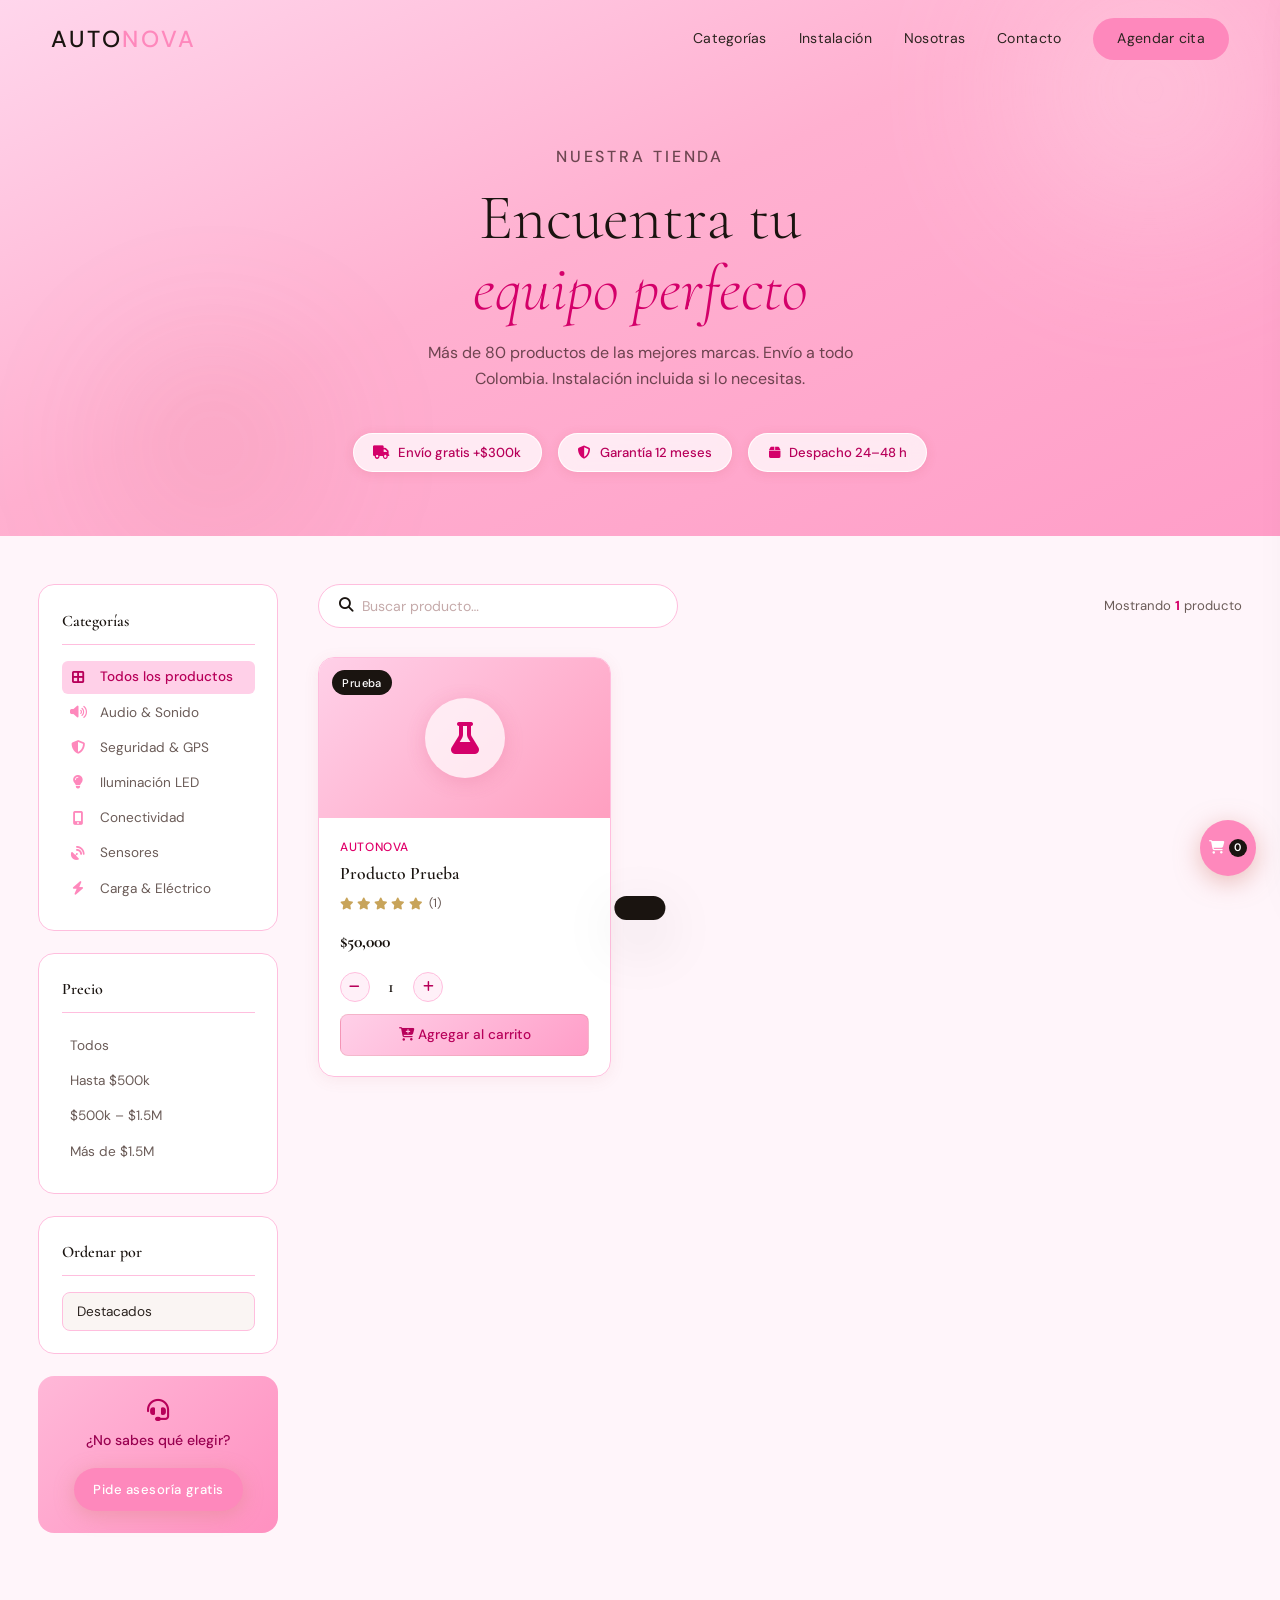
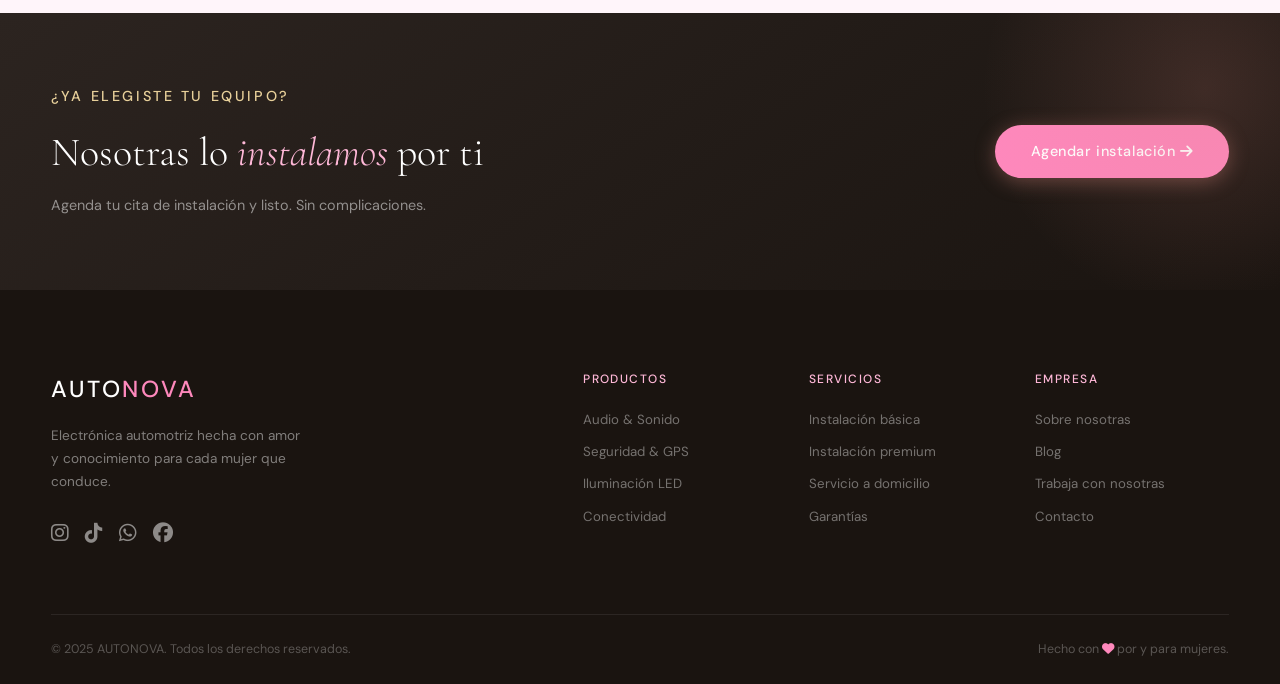
==== tienda.html @ 7c43f083 "Change 1#" ====
<!DOCTYPE html>
<html lang="es">
<head>
  <meta charset="UTF-8" />
  <meta name="viewport" content="width=device-width, initial-scale=1.0" />
  <title>AUTONOVA — Tienda</title>
  <link rel="preconnect" href="https://fonts.googleapis.com" />
  <link rel="preconnect" href="https://fonts.gstatic.com" crossorigin />
  <link href="https://fonts.googleapis.com/css2?family=Cormorant+Garamond:ital,wght@0,300;0,400;0,600;1,300;1,400&family=DM+Sans:wght@300;400;500&family=Playfair+Display:ital,wght@0,700;1,500&display=swap" rel="stylesheet" />
  <link rel="stylesheet" href="https://cdnjs.cloudflare.com/ajax/libs/font-awesome/6.5.0/css/all.min.css" />
  <link rel="stylesheet" href="styles.css" />
  <link rel="stylesheet" href="tienda.css" />
</head>
<body class="tienda-page">

  <!-- ───── NAVBAR ───── -->
  <header class="navbar" id="navbar">
    <div class="nav-inner">
      <a href="index.html" class="logo">AUTO<span>NOVA</span></a>
      <button class="hamburger" id="hamburger" aria-label="Abrir menú">
        <span></span><span></span><span></span>
      </button>
      <nav class="nav-links" id="navLinks">
        <a href="index.html#productos">Categorías</a>
        <a href="index.html#servicios">Instalación</a>
        <a href="index.html#nosotras">Nosotras</a>
        <a href="index.html#contacto">Contacto</a>
        <a href="index.html#contacto" class="btn-nav">Agendar cita</a>
      </nav>
    </div>
  </header>

  <!-- ───── HERO TIENDA ───── -->
  <section class="store-hero">
    <div class="store-hero-bg">
      <div class="sh-blob sh-blob-1"></div>
      <div class="sh-blob sh-blob-2"></div>
    </div>
    <div class="store-hero-content">
      <p class="eyebrow">Nuestra tienda</p>
      <h1>Encuentra tu<br /><em>equipo perfecto</em></h1>
      <p>Más de 80 productos de las mejores marcas. Envío a todo Colombia. Instalación incluida si lo necesitas.</p>
    </div>
    <div class="store-hero-badges">
      <div class="sh-badge"><i class="fa-solid fa-truck"></i> Envío gratis +$300k</div>
      <div class="sh-badge"><i class="fa-solid fa-shield-halved"></i> Garantía 12 meses</div>
      <div class="sh-badge"><i class="fa-solid fa-box"></i> Despacho 24–48 h</div>
    </div>
  </section>

  <!-- ───── TIENDA PRINCIPAL ───── -->
  <section class="store-main">
    <div class="store-container">

      <!-- SIDEBAR FILTROS -->
      <aside class="store-sidebar">
        <div class="filter-block">
          <h4>Categorías</h4>
          <label class="filter-check active" data-filter="todos">
            <input type="radio" name="cat" value="todos" checked />
            <i class="fa-solid fa-border-all"></i> Todos los productos
          </label>
          <label class="filter-check" data-filter="audio">
            <input type="radio" name="cat" value="audio" />
            <i class="fa-solid fa-volume-high"></i> Audio & Sonido
          </label>
          <label class="filter-check" data-filter="seguridad">
            <input type="radio" name="cat" value="seguridad" />
            <i class="fa-solid fa-shield-halved"></i> Seguridad & GPS
          </label>
          <label class="filter-check" data-filter="luces">
            <input type="radio" name="cat" value="luces" />
            <i class="fa-solid fa-lightbulb"></i> Iluminación LED
          </label>
          <label class="filter-check" data-filter="conectividad">
            <input type="radio" name="cat" value="conectividad" />
            <i class="fa-solid fa-mobile-screen-button"></i> Conectividad
          </label>
          <label class="filter-check" data-filter="sensores">
            <input type="radio" name="cat" value="sensores" />
            <i class="fa-solid fa-satellite-dish"></i> Sensores
          </label>
          <label class="filter-check" data-filter="carga">
            <input type="radio" name="cat" value="carga" />
            <i class="fa-solid fa-bolt"></i> Carga & Eléctrico
          </label>
        </div>

        <div class="filter-block">
          <h4>Precio</h4>
          <label class="filter-check" data-price="all">
            <input type="radio" name="precio" value="all" checked /> Todos
          </label>
          <label class="filter-check" data-price="low">
            <input type="radio" name="precio" value="low" /> Hasta $500k
          </label>
          <label class="filter-check" data-price="mid">
            <input type="radio" name="precio" value="mid" /> $500k – $1.5M
          </label>
          <label class="filter-check" data-price="high">
            <input type="radio" name="precio" value="high" /> Más de $1.5M
          </label>
        </div>

        <div class="filter-block">
          <h4>Ordenar por</h4>
          <select class="filter-select" id="sortSelect">
            <option value="default">Destacados</option>
            <option value="price-asc">Menor precio</option>
            <option value="price-desc">Mayor precio</option>
            <option value="rating">Mejor calificados</option>
          </select>
        </div>

        <div class="filter-promo">
          <i class="fa-solid fa-headset" style="font-size:1.4rem;color:#B8005A;margin-bottom:.5rem;display:block"></i>
          <p>¿No sabes qué elegir?</p>
          <a href="index.html#contacto" class="btn-primary" style="font-size:.82rem;padding:.65rem 1.2rem;">Pide asesoría gratis</a>
        </div>
      </aside>

      <!-- GRID PRODUCTOS -->
      <div class="store-content">

        <!-- BARRA SUPERIOR -->
        <div class="store-topbar">
          <div class="search-wrap">
            <span class="search-icon"><i class="fa-solid fa-magnifying-glass"></i></span>
            <input type="text" id="searchInput" placeholder="Buscar producto…" class="search-input" />
          </div>
          <p class="results-count" id="resultsCount">Mostrando <strong>1</strong> producto</p>
        </div>

        <!-- PRODUCTOS GRID -->
        <div class="products-grid" id="productsGrid">

          <!-- PRODUCTO PRUEBA -->
          <div class="product-card" data-category="audio" data-price="50000" data-rating="5"
               data-id="prueba" data-name="Producto Prueba" data-unit="50000" data-icon="fa-solid fa-flask">
            <div class="product-img">
              <div class="product-icon-wrap"><i class="fa-solid fa-flask"></i></div>
              <div class="product-tag">Prueba</div>
            </div>
            <div class="product-info">
              <p class="product-brand">AUTONOVA</p>
              <h4>Producto Prueba</h4>
              <div class="product-stars">
                <i class="fa-solid fa-star"></i><i class="fa-solid fa-star"></i><i class="fa-solid fa-star"></i>
                <i class="fa-solid fa-star"></i><i class="fa-solid fa-star"></i>
                <span>(1)</span>
              </div>
              <div class="product-price">
                <strong>$50,000</strong>
              </div>
              <div class="qty-control">
                <button class="qty-btn" onclick="changeQty('prueba',-1)"><i class="fa-solid fa-minus"></i></button>
                <span class="qty-value" id="qty-prueba">1</span>
                <button class="qty-btn" onclick="changeQty('prueba',1)"><i class="fa-solid fa-plus"></i></button>
              </div>
              <button class="btn-add" onclick="addToCartFull('prueba')">
                <i class="fa-solid fa-cart-plus"></i> Agregar al carrito
              </button>
            </div>
          </div>

        </div><!-- /products-grid -->

        <!-- EMPTY STATE -->
        <div class="empty-state" id="emptyState" style="display:none;">
          <i class="fa-solid fa-magnifying-glass" style="font-size:2.5rem;color:#FFBEDE;margin-bottom:1rem;display:block"></i>
          <h4>No encontramos productos</h4>
          <p>Intenta con otra búsqueda o categoría.</p>
        </div>

      </div><!-- /store-content -->
    </div><!-- /store-container -->
  </section>

  <!-- ───── BANNER INSTALACIÓN ───── -->
  <section class="install-banner">
    <div class="container install-inner">
      <div>
        <p class="eyebrow" style="color:var(--gold-light)">¿Ya elegiste tu equipo?</p>
        <h2>Nosotras lo <em>instalamos</em> por ti</h2>
        <p>Agenda tu cita de instalación y listo. Sin complicaciones.</p>
      </div>
      <a href="index.html#contacto" class="btn-primary">Agendar instalación <i class="fa-solid fa-arrow-right"></i></a>
    </div>
  </section>

  <!-- ───── FOOTER ───── -->
  <footer class="footer">
    <div class="container footer-inner">
      <div class="footer-brand">
        <a href="index.html" class="logo">AUTO<span>NOVA</span></a>
        <p>Electrónica automotriz hecha con amor y conocimiento para cada mujer que conduce.</p>
        <div class="social-links">
          <a href="#" aria-label="Instagram"><i class="fa-brands fa-instagram"></i></a>
          <a href="#" aria-label="TikTok"><i class="fa-brands fa-tiktok"></i></a>
          <a href="#" aria-label="WhatsApp"><i class="fa-brands fa-whatsapp"></i></a>
          <a href="#" aria-label="Facebook"><i class="fa-brands fa-facebook"></i></a>
        </div>
      </div>
      <div class="footer-links">
        <div class="footer-col">
          <h5>Productos</h5>
          <a href="#">Audio & Sonido</a>
          <a href="#">Seguridad & GPS</a>
          <a href="#">Iluminación LED</a>
          <a href="#">Conectividad</a>
        </div>
        <div class="footer-col">
          <h5>Servicios</h5>
          <a href="index.html#servicios">Instalación básica</a>
          <a href="index.html#servicios">Instalación premium</a>
          <a href="index.html#servicios">Servicio a domicilio</a>
          <a href="index.html#servicios">Garantías</a>
        </div>
        <div class="footer-col">
          <h5>Empresa</h5>
          <a href="index.html#nosotras">Sobre nosotras</a>
          <a href="#">Blog</a>
          <a href="#">Trabaja con nosotras</a>
          <a href="index.html#contacto">Contacto</a>
        </div>
      </div>
    </div>
    <div class="footer-bottom">
      <p>© 2025 AUTONOVA. Todos los derechos reservados.</p>
      <p>Hecho con <i class="fa-solid fa-heart" style="color:#FE88BC"></i> por y para mujeres.</p>
    </div>
  </footer>

  <!-- ───── CART PANEL ───── -->
  <div class="cart-overlay" id="cartOverlay" onclick="closeCart()"></div>
  <aside class="cart-panel" id="cartPanel">
    <div class="cart-header">
      <h3><i class="fa-solid fa-cart-shopping"></i> Tu carrito</h3>
      <button class="cart-close" onclick="closeCart()"><i class="fa-solid fa-xmark"></i></button>
    </div>
    <div class="cart-items" id="cartItems">
      <div class="cart-empty" id="cartEmpty">
        <i class="fa-solid fa-bag-shopping"></i>
        <p>Tu carrito está vacío</p>
      </div>
    </div>
    <div class="cart-footer" id="cartFooter" style="display:none">
      <div class="cart-subtotal"><span>Subtotal</span><strong id="cartSubtotal">$0</strong></div>
      <div class="cart-subtotal"><span>IVA (19%)</span><strong id="cartIva">$0</strong></div>
      <div class="cart-total"><span>Total</span><strong id="cartTotal">$0</strong></div>
      <button class="btn-checkout" onclick="openCheckout()">
        Finalizar compra <i class="fa-solid fa-arrow-right"></i>
      </button>
    </div>
  </aside>

  <!-- ───── MODAL CHECKOUT ───── -->
  <div class="modal-overlay" id="checkoutOverlay">
    <div class="modal-box" id="checkoutBox">
      <button class="modal-close" onclick="closeCheckout()"><i class="fa-solid fa-xmark"></i></button>
      <h3>Datos de compra</h3>
      <p class="modal-sub">Completa tus datos para generar tu factura</p>
      <div class="checkout-form" id="checkoutForm">
        <div class="form-row">
          <div class="form-group">
            <label><i class="fa-solid fa-user"></i> Nombre completo *</label>
            <input type="text" id="cNombre" placeholder="Tu nombre" />
          </div>
          <div class="form-group">
            <label><i class="fa-solid fa-id-card"></i> Cédula / NIT *</label>
            <input type="text" id="cCedula" placeholder="123456789" />
          </div>
        </div>
        <div class="form-row">
          <div class="form-group">
            <label><i class="fa-solid fa-envelope"></i> Correo electrónico *</label>
            <input type="email" id="cEmail" placeholder="correo@email.com" />
          </div>
          <div class="form-group">
            <label><i class="fa-solid fa-phone"></i> Teléfono</label>
            <input type="tel" id="cTel" placeholder="+57 300 000 0000" />
          </div>
        </div>
        <div class="form-group">
          <label><i class="fa-solid fa-location-dot"></i> Dirección de envío *</label>
          <input type="text" id="cDireccion" placeholder="Calle 00 # 00-00, Ciudad" />
        </div>
        <div class="form-group">
          <label><i class="fa-solid fa-credit-card"></i> Método de pago</label>
          <select id="cPago">
            <option value="transferencia">Transferencia bancaria</option>
            <option value="efectivo">Efectivo en tienda</option>
            <option value="nequi">Nequi / Daviplata</option>
            <option value="tarjeta">Tarjeta crédito/débito</option>
          </select>
        </div>
        <div class="checkout-summary" id="checkoutSummary"></div>
        <div class="checkout-actions">
          <button class="btn-ghost" onclick="closeCheckout()">
            <i class="fa-solid fa-arrow-left"></i> Volver
          </button>
          <button class="btn-primary" onclick="generarFactura()">
            Generar factura <i class="fa-solid fa-check"></i>
          </button>
        </div>
        <div class="form-error" id="checkoutError"></div>
      </div>
    </div>
  </div>

  <!-- ───── MODAL FACTURA ───── -->
  <div class="modal-overlay" id="invoiceOverlay">
    <div class="modal-box modal-invoice" id="invoiceBox">
      <div class="invoice" id="invoiceContent"></div>
      <div class="invoice-actions">
        <button class="btn-ghost" onclick="closeInvoice()">
          <i class="fa-solid fa-arrow-left"></i> Nueva compra
        </button>
        <button class="btn-primary" onclick="imprimirFactura()">
          <i class="fa-solid fa-print"></i> Imprimir / Guardar PDF
        </button>
      </div>
    </div>
  </div>

  <!-- ───── CART TOAST & FAB ───── -->
  <div class="cart-toast" id="cartToast"></div>
  <div class="cart-fab" id="cartFab" onclick="openCart()">
    <i class="fa-solid fa-cart-shopping"></i> <span id="cartCount">0</span>
  </div>

  <script src="app.js"></script>
  <script src="tienda.js"></script>
</body>
</html>
---- styles.css ----
/* ══════════════════════════════════════
   AUTONOVA — styles.css
   Paleta: blush / nude / negro / dorado
   ══════════════════════════════════════ */

/* ── VARIABLES ── */
:root {
  --rose:       #FE88BC;
  --rose-light: #FFB8D8;
  --rose-pale:  #FFF0F7;
  --nude:       #F2E6DE;
  --nude-dark:  #C9A99B;
  --black:      #1A1410;
  --dark:       #2C2420;
  --mid:        #6B5C58;
  --light:      #FAF5F3;
  --white:      #FFFFFF;
  --gold:       #C8A45A;
  --gold-light: #E8D09A;

  --font-display: 'Cormorant Garamond', serif;
  --font-head:    'Playfair Display', serif;
  --font-body:    'DM Sans', sans-serif;

  --radius:    16px;
  --radius-sm: 8px;
  --shadow:    0 8px 40px rgba(26,20,16,.10);
  --shadow-md: 0 20px 60px rgba(26,20,16,.15);
  --trans:     .35s cubic-bezier(.4,0,.2,1);
}

/* ── RESET & BASE ── */
*, *::before, *::after { box-sizing: border-box; margin: 0; padding: 0; }

html { scroll-behavior: smooth; }

body {
  font-family: var(--font-body);
  background: var(--light);
  color: var(--black);
  font-size: 16px;
  line-height: 1.65;
  overflow-x: hidden;
}

img { display: block; max-width: 100%; }
a { text-decoration: none; color: inherit; }
button { cursor: pointer; border: none; background: none; font-family: inherit; }

.container {
  width: min(1200px, 92vw);
  margin-inline: auto;
}

/* ── TYPOGRAPHY HELPERS ── */
.eyebrow {
  font-family: var(--font-body);
  font-size: .8rem;
  font-weight: 500;
  letter-spacing: .18em;
  text-transform: uppercase;
  color: var(--rose);
  margin-bottom: .6rem;
}

.section-header {
  text-align: center;
  margin-bottom: 3.5rem;
}

.section-header h2 {
  font-family: var(--font-display);
  font-size: clamp(2rem, 5vw, 3.4rem);
  font-weight: 300;
  line-height: 1.2;
  color: var(--black);
}

.section-header h2 em {
  font-style: italic;
  color: var(--rose);
}

.section-header.light h2 { color: var(--white); }
.section-header.light .eyebrow { color: var(--gold-light); }

/* ── BUTTONS ── */
.btn-primary {
  display: inline-block;
  padding: .9rem 2.2rem;
  background: var(--rose);
  color: var(--white);
  border-radius: 50px;
  font-size: .9rem;
  font-weight: 500;
  letter-spacing: .04em;
  transition: var(--trans);
  box-shadow: 0 4px 20px rgba(212,132,122,.4);
}
.btn-primary:hover {
  background: var(--nude-dark);
  transform: translateY(-2px);
  box-shadow: 0 8px 28px rgba(212,132,122,.5);
}

.btn-ghost {
  display: inline-block;
  padding: .9rem 2.2rem;
  border: 1.5px solid var(--black);
  color: var(--black);
  border-radius: 50px;
  font-size: .9rem;
  font-weight: 500;
  letter-spacing: .04em;
  transition: var(--trans);
}
.btn-ghost:hover {
  background: var(--black);
  color: var(--white);
}

.btn-nav {
  display: inline-block;
  padding: .6rem 1.5rem;
  background: var(--rose);
  color: var(--white);
  border-radius: 50px;
  font-size: .85rem;
  font-weight: 500;
  transition: var(--trans);
}
.btn-nav:hover { background: var(--nude-dark); }

/* ════════════════════════════════
   NAVBAR
════════════════════════════════ */
.navbar {
  position: fixed;
  top: 0; left: 0; right: 0;
  z-index: 1000;
  padding: 1.1rem 0;
  transition: background var(--trans), box-shadow var(--trans), padding var(--trans);
}

.navbar.scrolled {
  background: rgba(250,245,243,.97);
  backdrop-filter: blur(12px);
  box-shadow: 0 2px 20px rgba(26,20,16,.08);
  padding: .8rem 0;
}

.nav-inner {
  width: min(1200px, 92vw);
  margin-inline: auto;
  display: flex;
  align-items: center;
  justify-content: space-between;
  gap: 2rem;
}

.logo {
  font-family: var(--font-body);
  font-size: 1.45rem;
  font-weight: 500;
  color: var(--black);
  letter-spacing: .12em;
  text-transform: uppercase;
}
.logo span { color: var(--rose); }

.nav-links {
  display: flex;
  align-items: center;
  gap: 2rem;
}

.nav-links a {
  font-size: .88rem;
  font-weight: 400;
  color: var(--dark);
  letter-spacing: .02em;
  transition: color var(--trans);
  position: relative;
}
.nav-links a:not(.btn-nav)::after {
  content: '';
  position: absolute;
  bottom: -2px; left: 0; right: 0;
  height: 1px;
  background: var(--rose);
  transform: scaleX(0);
  transform-origin: left;
  transition: transform var(--trans);
}
.nav-links a:not(.btn-nav):hover::after { transform: scaleX(1); }

.hamburger {
  display: none;
  flex-direction: column;
  gap: 5px;
  padding: 4px;
  z-index: 1100;
}
.hamburger span {
  display: block;
  width: 22px;
  height: 2px;
  background: var(--black);
  border-radius: 2px;
  transition: var(--trans);
}
.hamburger.active span:nth-child(1) { transform: translateY(7px) rotate(45deg); }
.hamburger.active span:nth-child(2) { opacity: 0; }
.hamburger.active span:nth-child(3) { transform: translateY(-7px) rotate(-45deg); }

/* ════════════════════════════════
   HERO
════════════════════════════════ */
.hero {
  position: relative;
  min-height: 100svh;
  display: flex;
  flex-direction: column;
  align-items: center;
  justify-content: center;
  text-align: center;
  padding: 7rem 5vw 4rem;
  overflow: hidden;
}

.hero-bg {
  position: absolute;
  inset: 0;
  z-index: 0;
  background: linear-gradient(145deg, var(--nude) 0%, var(--light) 50%, var(--rose-pale) 100%);
}

.blob {
  position: absolute;
  border-radius: 50%;
  filter: blur(80px);
  opacity: .5;
  animation: blobFloat 8s ease-in-out infinite alternate;
}
.blob-1 {
  width: 500px; height: 500px;
  background: radial-gradient(circle, var(--rose-light), transparent 70%);
  top: -150px; right: -100px;
  animation-duration: 9s;
}
.blob-2 {
  width: 350px; height: 350px;
  background: radial-gradient(circle, var(--gold-light), transparent 70%);
  bottom: 0; left: -80px;
  animation-duration: 11s; animation-delay: -2s;
}
.blob-3 {
  width: 250px; height: 250px;
  background: radial-gradient(circle, var(--rose-pale), transparent 70%);
  top: 50%; left: 50%;
  transform: translate(-50%,-50%);
  animation-duration: 7s; animation-delay: -4s;
}

@keyframes blobFloat {
  from { transform: translate(0,0) scale(1); }
  to   { transform: translate(20px,30px) scale(1.05); }
}

.hero-content {
  position: relative;
  z-index: 1;
  max-width: 720px;
}

.hero-eyebrow {
  font-size: .8rem;
  font-weight: 500;
  letter-spacing: .2em;
  text-transform: uppercase;
  color: var(--rose);
  margin-bottom: 1.2rem;
  opacity: 0;
  transform: translateY(20px);
  animation: fadeUp .8s .2s forwards;
}

.hero-title {
  font-family: var(--font-display);
  font-size: clamp(3rem, 9vw, 6.5rem);
  font-weight: 300;
  line-height: 1.05;
  color: var(--black);
  margin-bottom: 1.4rem;
  opacity: 0;
  transform: translateY(20px);
  animation: fadeUp .8s .4s forwards;
}
.hero-title em {
  font-style: italic;
  color: var(--rose);
  display: block;
}

.hero-sub {
  font-size: 1.05rem;
  font-weight: 300;
  color: var(--mid);
  max-width: 520px;
  margin-inline: auto;
  margin-bottom: 2.4rem;
  opacity: 0;
  transform: translateY(20px);
  animation: fadeUp .8s .6s forwards;
}

.hero-cta {
  display: flex;
  gap: 1rem;
  justify-content: center;
  flex-wrap: wrap;
  margin-bottom: 3.5rem;
  opacity: 0;
  transform: translateY(20px);
  animation: fadeUp .8s .8s forwards;
}

.hero-stats {
  display: flex;
  align-items: center;
  justify-content: center;
  gap: 2rem;
  flex-wrap: wrap;
  opacity: 0;
  transform: translateY(20px);
  animation: fadeUp .8s 1s forwards;
}
.stat { text-align: center; }
.stat strong { display: block; font-family: var(--font-display); font-size: 2rem; font-weight: 600; color: var(--black); line-height: 1; }
.stat span { font-size: .78rem; color: var(--mid); letter-spacing: .05em; }
.stat-divider { width: 1px; height: 40px; background: var(--rose-light); }

.hero-visual {
  position: absolute;
  bottom: 8rem;
  right: 6vw;
  z-index: 1;
  animation: floatCard 4s ease-in-out infinite;
}

.car-card {
  background: var(--white);
  border-radius: var(--radius);
  padding: 1rem 1.4rem;
  display: flex;
  align-items: center;
  gap: 1rem;
  box-shadow: var(--shadow-md);
  border: 1px solid rgba(212,132,122,.15);
}
.car-icon { font-size: 2rem; }
.car-card-text p { font-size: .85rem; font-weight: 500; color: var(--dark); }
.car-card-text span { font-size: .75rem; color: var(--rose); font-weight: 500; }

@keyframes floatCard {
  0%,100% { transform: translateY(0); }
  50%      { transform: translateY(-10px); }
}

.scroll-hint {
  position: absolute;
  bottom: 2rem;
  left: 50%;
  transform: translateX(-50%);
  font-size: 1.2rem;
  color: var(--rose);
  animation: bounce 1.8s ease-in-out infinite;
  z-index: 1;
}
@keyframes bounce {
  0%,100% { transform: translateX(-50%) translateY(0); }
  50%      { transform: translateX(-50%) translateY(8px); }
}

@keyframes fadeUp {
  to { opacity: 1; transform: translateY(0); }
}

/* ════════════════════════════════
   CATEGORIES
════════════════════════════════ */
.categories {
  padding: 6rem 0;
  background: var(--white);
}

.cat-grid {
  display: grid;
  grid-template-columns: repeat(3, 1fr);
  gap: 1.5rem;
}

.cat-card {
  position: relative;
  background: var(--light);
  border-radius: var(--radius);
  padding: 2.2rem 1.8rem;
  border: 1.5px solid transparent;
  transition: var(--trans);
  cursor: pointer;
}
.cat-card:hover {
  border-color: var(--rose-light);
  transform: translateY(-4px);
  box-shadow: var(--shadow);
  background: var(--white);
}
.cat-card.featured {
  background: linear-gradient(135deg, var(--rose-pale), var(--nude));
  border-color: var(--rose-light);
}

.cat-badge {
  position: absolute;
  top: 1rem; right: 1rem;
  background: var(--rose);
  color: var(--white);
  font-size: .7rem;
  font-weight: 500;
  letter-spacing: .06em;
  text-transform: uppercase;
  padding: .25rem .7rem;
  border-radius: 50px;
}

.cat-icon { font-size: 2.4rem; margin-bottom: 1.1rem; }

.cat-card h3 {
  font-family: var(--font-display);
  font-size: 1.35rem;
  font-weight: 600;
  margin-bottom: .6rem;
  color: var(--black);
}

.cat-card p {
  font-size: .88rem;
  color: var(--mid);
  line-height: 1.55;
  margin-bottom: 1.2rem;
}

.cat-link {
  font-size: .82rem;
  font-weight: 500;
  color: var(--rose);
  letter-spacing: .03em;
  transition: letter-spacing var(--trans);
}
.cat-link:hover { letter-spacing: .08em; }

/* ════════════════════════════════
   PRODUCTS  ← sección tienda rosada
════════════════════════════════ */
.products {
  padding: 6rem 0;
  background: linear-gradient(160deg, #FFD6EC 0%, #FFB8D8 40%, #FF9FCC 100%);
  position: relative;
  overflow: hidden;
}

/* decoración de fondo */
.products::before {
  content: '';
  position: absolute;
  top: -120px; right: -120px;
  width: 500px; height: 500px;
  border-radius: 50%;
  background: radial-gradient(circle, rgba(255,255,255,.35), transparent 70%);
  pointer-events: none;
}
.products::after {
  content: '';
  position: absolute;
  bottom: -80px; left: -80px;
  width: 350px; height: 350px;
  border-radius: 50%;
  background: radial-gradient(circle, rgba(212,132,122,.25), transparent 70%);
  pointer-events: none;
}

/* título de la sección sobre fondo rosa */
.products .section-header .eyebrow { color: #D4006A; }
.products .section-header h2       { color: var(--black); }
.products .section-header h2 em    { color: #E0006A; }

.products-grid {
  display: grid;
  grid-template-columns: repeat(4, 1fr);
  gap: 1.5rem;
  position: relative;
  z-index: 1;
}

.product-card {
  background: rgba(255,255,255,.88);
  backdrop-filter: blur(8px);
  border-radius: var(--radius);
  overflow: hidden;
  border: 1.5px solid rgba(255,255,255,.7);
  transition: var(--trans);
  box-shadow: 0 4px 20px rgba(180,80,80,.12);
}
.product-card:hover {
  border-color: var(--rose);
  transform: translateY(-6px);
  box-shadow: 0 16px 40px rgba(180,80,80,.22);
  background: var(--white);
}

.product-img {
  position: relative;
  background: linear-gradient(135deg, #F5C6C2 0%, #F0A8A3 100%);
  height: 180px;
  display: flex;
  align-items: center;
  justify-content: center;
}
.product-emoji { font-size: 3.5rem; }

.product-tag {
  position: absolute;
  top: .8rem; left: .8rem;
  background: var(--black);
  color: var(--white);
  font-size: .7rem;
  font-weight: 500;
  padding: .2rem .65rem;
  border-radius: 50px;
  letter-spacing: .04em;
}
.product-tag.tag-hot   { background: #FF2080; }
.product-tag.tag-promo { background: var(--gold); }

.product-info { padding: 1.3rem; }
.product-brand { font-size: .75rem; font-weight: 500; color: #E0006A; letter-spacing: .05em; text-transform: uppercase; margin-bottom: .3rem; }

.product-info h4 {
  font-family: var(--font-display);
  font-size: 1.1rem;
  font-weight: 600;
  color: var(--black);
  line-height: 1.3;
  margin-bottom: .5rem;
}

.product-stars { font-size: .8rem; color: var(--gold); margin-bottom: .8rem; }
.product-stars span { color: var(--mid); font-size: .75rem; }

.product-price { display: flex; align-items: baseline; gap: .7rem; margin-bottom: 1rem; }
.product-price strong { font-size: 1.1rem; font-family: var(--font-display); color: var(--black); }
.old-price { font-size: .82rem; color: var(--mid); text-decoration: line-through; }

.btn-add {
  width: 100%;
  padding: .7rem;
  background: linear-gradient(135deg, #F5C6C2, #EDA0A0);
  color: #8B2020;
  border-radius: var(--radius-sm);
  font-size: .85rem;
  font-weight: 500;
  transition: var(--trans);
  border: 1px solid rgba(212,132,122,.3);
}
.btn-add:hover, .btn-add.added {
  background: linear-gradient(135deg, var(--rose), #FF3888);
  color: var(--white);
  border-color: transparent;
  box-shadow: 0 4px 16px rgba(200,80,80,.35);
}

/* ════════════════════════════════
   SERVICES
════════════════════════════════ */
.services {
  padding: 6rem 0;
  background: linear-gradient(145deg, var(--dark) 0%, var(--black) 100%);
  position: relative;
  overflow: hidden;
}
.services::before {
  content: '';
  position: absolute;
  top: -200px; right: -200px;
  width: 600px; height: 600px;
  border-radius: 50%;
  background: radial-gradient(circle, rgba(212,132,122,.15), transparent 70%);
}

.services-steps {
  display: flex;
  align-items: flex-start;
  gap: 0;
  margin-bottom: 4rem;
  flex-wrap: wrap;
  justify-content: center;
}

.step {
  flex: 1;
  min-width: 160px;
  max-width: 220px;
  text-align: center;
}
.step-num {
  font-family: var(--font-display);
  font-size: 3rem;
  font-weight: 300;
  color: var(--rose);
  opacity: .7;
  line-height: 1;
  margin-bottom: .6rem;
}
.step-content h4 {
  font-family: var(--font-display);
  font-size: 1.1rem;
  color: var(--white);
  margin-bottom: .4rem;
}
.step-content p { font-size: .83rem; color: rgba(255,255,255,.55); line-height: 1.55; }

.step-arrow {
  padding-top: 2rem;
  font-size: 1.4rem;
  color: var(--rose);
  opacity: .4;
  padding-inline: .8rem;
  flex-shrink: 0;
}

.services-cards {
  display: grid;
  grid-template-columns: repeat(3, 1fr);
  gap: 1.5rem;
}

.service-card {
  background: rgba(255,255,255,.05);
  border: 1px solid rgba(255,255,255,.1);
  border-radius: var(--radius);
  padding: 2rem;
  text-align: center;
  transition: var(--trans);
}
.service-card:hover {
  background: rgba(255,255,255,.08);
  border-color: rgba(212,132,122,.4);
  transform: translateY(-4px);
}
.service-card.highlight {
  background: var(--rose);
  border-color: var(--rose);
}

.service-icon { font-size: 2rem; display: block; margin-bottom: .8rem; }
.service-card h4 { font-family: var(--font-display); font-size: 1.15rem; color: var(--white); margin-bottom: .4rem; }
.service-card p { font-size: .83rem; color: rgba(255,255,255,.6); margin-bottom: 1rem; }
.service-card strong { font-size: 1.1rem; color: var(--gold-light); font-family: var(--font-display); }
.service-card.highlight strong { color: var(--white); }

/* ════════════════════════════════
   TESTIMONIALS
════════════════════════════════ */
.testimonials {
  padding: 6rem 0;
  background: var(--white);
  overflow: hidden;
}

.testimonials-track {
  display: flex;
  gap: 1.5rem;
  transition: transform var(--trans);
}

.testimonial-card {
  flex: 0 0 calc(33.333% - 1rem);
  background: var(--light);
  border-radius: var(--radius);
  padding: 2.2rem;
  border: 1.5px solid var(--nude);
}

.t-stars { color: var(--gold); font-size: 1rem; margin-bottom: .9rem; }

.testimonial-card p {
  font-family: var(--font-display);
  font-size: 1.05rem;
  font-style: italic;
  color: var(--dark);
  line-height: 1.65;
  margin-bottom: 1.5rem;
}

.t-author { display: flex; align-items: center; gap: .9rem; }
.t-avatar {
  width: 40px; height: 40px;
  border-radius: 50%;
  background: linear-gradient(135deg, var(--rose), var(--nude-dark));
  display: flex;
  align-items: center;
  justify-content: center;
  font-size: .8rem;
  font-weight: 600;
  color: var(--white);
  flex-shrink: 0;
}
.t-author strong { display: block; font-size: .88rem; color: var(--black); }
.t-author span { font-size: .78rem; color: var(--mid); }

.t-controls {
  display: flex;
  gap: .8rem;
  justify-content: center;
  margin-top: 2rem;
}
.t-btn {
  width: 44px; height: 44px;
  border-radius: 50%;
  border: 1.5px solid var(--rose-light);
  background: transparent;
  font-size: 1rem;
  color: var(--rose);
  transition: var(--trans);
}
.t-btn:hover {
  background: var(--rose);
  color: var(--white);
  border-color: var(--rose);
}

/* ════════════════════════════════
   CONTACT
════════════════════════════════ */
.contact {
  padding: 6rem 0;
  background: var(--rose-pale);
}

.contact-grid {
  display: grid;
  grid-template-columns: 1fr 1.4fr;
  gap: 5rem;
  align-items: center;
}

.contact-info h2 {
  font-family: var(--font-display);
  font-size: clamp(2rem, 5vw, 3.2rem);
  font-weight: 300;
  line-height: 1.2;
  color: var(--black);
  margin-bottom: 2rem;
}
.contact-info h2 em { font-style: italic; color: var(--rose); }

.contact-items { display: flex; flex-direction: column; gap: 1.3rem; }
.contact-item { display: flex; align-items: flex-start; gap: 1rem; }
.contact-item > span { font-size: 1.3rem; margin-top: .1rem; }
.contact-item strong { display: block; font-size: .9rem; font-weight: 500; color: var(--black); }
.contact-item p { font-size: .85rem; color: var(--mid); }

.contact-form {
  background: var(--white);
  border-radius: var(--radius);
  padding: 2.5rem;
  box-shadow: var(--shadow);
}
.contact-form h3 {
  font-family: var(--font-display);
  font-size: 1.6rem;
  font-weight: 600;
  color: var(--black);
  margin-bottom: 1.8rem;
}

.form-row { display: grid; grid-template-columns: 1fr 1fr; gap: 1rem; }

.form-group { margin-bottom: 1.1rem; }
.form-group label { display: block; font-size: .8rem; font-weight: 500; color: var(--dark); margin-bottom: .4rem; letter-spacing: .03em; }

.form-group input,
.form-group select,
.form-group textarea {
  width: 100%;
  padding: .75rem 1rem;
  border: 1.5px solid var(--nude);
  border-radius: var(--radius-sm);
  background: var(--light);
  font-family: var(--font-body);
  font-size: .88rem;
  color: var(--black);
  transition: border-color var(--trans);
  outline: none;
  -webkit-appearance: none;
}
.form-group input:focus,
.form-group select:focus,
.form-group textarea:focus { border-color: var(--rose); }

.form-group textarea { height: 100px; resize: vertical; }

.btn-submit {
  width: 100%;
  padding: .95rem;
  background: var(--rose);
  color: var(--white);
  border-radius: var(--radius-sm);
  font-size: .9rem;
  font-weight: 500;
  letter-spacing: .04em;
  transition: var(--trans);
  box-shadow: 0 4px 20px rgba(212,132,122,.4);
}
.btn-submit:hover {
  background: var(--nude-dark);
  transform: translateY(-1px);
}

.form-success {
  display: none;
  margin-top: 1rem;
  padding: .8rem 1rem;
  background: #d4edda;
  color: #155724;
  border-radius: var(--radius-sm);
  font-size: .88rem;
  text-align: center;
}
.form-success.show { display: block; }

/* ════════════════════════════════
   FOOTER
════════════════════════════════ */
.footer {
  background: var(--black);
  padding: 5rem 0 0;
}

.footer-inner {
  display: grid;
  grid-template-columns: 1.4fr 2fr;
  gap: 5rem;
  padding-bottom: 4rem;
  border-bottom: 1px solid rgba(255,255,255,.08);
}

.footer-brand .logo { color: var(--white); margin-bottom: 1rem; display: inline-block; }
.footer-brand .logo span { color: var(--rose); }
.footer-brand p { font-size: .85rem; color: rgba(255,255,255,.45); line-height: 1.7; margin-bottom: 1.5rem; max-width: 260px; }

.social-links { display: flex; gap: 1rem; }
.social-links a { font-size: 1.3rem; transition: transform var(--trans); }
.social-links a:hover { transform: scale(1.15); }

.footer-links {
  display: grid;
  grid-template-columns: repeat(3, 1fr);
  gap: 2rem;
}

.footer-col h5 {
  font-size: .75rem;
  font-weight: 500;
  letter-spacing: .12em;
  text-transform: uppercase;
  color: var(--rose-light);
  margin-bottom: 1.2rem;
}
.footer-col a {
  display: block;
  font-size: .83rem;
  color: rgba(255,255,255,.4);
  margin-bottom: .65rem;
  transition: color var(--trans);
}
.footer-col a:hover { color: rgba(255,255,255,.85); }

.footer-bottom {
  display: flex;
  justify-content: space-between;
  align-items: center;
  padding: 1.5rem 0;
  margin-inline: auto;
  width: min(1200px, 92vw);
}
.footer-bottom p { font-size: .78rem; color: rgba(255,255,255,.28); }

/* ════════════════════════════════
   CART TOAST & FAB
════════════════════════════════ */
.cart-toast {
  position: fixed;
  bottom: 5rem;
  left: 50%;
  transform: translateX(-50%) translateY(100px);
  background: var(--black);
  color: var(--white);
  padding: .75rem 1.6rem;
  border-radius: 50px;
  font-size: .85rem;
  font-weight: 500;
  box-shadow: var(--shadow-md);
  transition: transform .4s cubic-bezier(.4,0,.2,1);
  z-index: 2000;
  white-space: nowrap;
}
.cart-toast.show { transform: translateX(-50%) translateY(0); }

.cart-fab {
  position: fixed;
  bottom: 1.5rem;
  right: 1.5rem;
  background: var(--rose);
  color: var(--white);
  width: 56px; height: 56px;
  border-radius: 50%;
  display: flex;
  align-items: center;
  justify-content: center;
  gap: .3rem;
  font-size: .85rem;
  font-weight: 600;
  box-shadow: 0 6px 24px rgba(212,132,122,.5);
  cursor: pointer;
  z-index: 1500;
  transition: transform var(--trans);
}
.cart-fab:hover { transform: scale(1.08); }
.cart-fab span {
  background: var(--black);
  color: var(--white);
  width: 18px; height: 18px;
  border-radius: 50%;
  display: flex;
  align-items: center;
  justify-content: center;
  font-size: .68rem;
}

/* ════════════════════════════════
   RESPONSIVE — TABLET
════════════════════════════════ */
@media (max-width: 1024px) {
  .cat-grid         { grid-template-columns: repeat(2, 1fr); }
  .products-grid    { grid-template-columns: repeat(2, 1fr); }
  .services-cards   { grid-template-columns: repeat(2, 1fr); }
  .contact-grid     { grid-template-columns: 1fr; gap: 3rem; }
  .footer-inner     { grid-template-columns: 1fr; gap: 3rem; }
  .hero-visual      { display: none; }
  .testimonial-card { flex: 0 0 calc(50% - .75rem); }
}

/* ════════════════════════════════
   RESPONSIVE — MOBILE
════════════════════════════════ */
@media (max-width: 720px) {
  /* NAV */
  .hamburger { display: flex; }

  .nav-links {
    position: fixed;
    top: 0; right: 0; bottom: 0;
    width: 75vw;
    max-width: 300px;
    background: var(--white);
    flex-direction: column;
    align-items: flex-start;
    justify-content: center;
    padding: 3rem 2rem;
    gap: 1.6rem;
    transform: translateX(110%);
    transition: transform var(--trans);
    box-shadow: -8px 0 40px rgba(26,20,16,.12);
    z-index: 1050;
  }
  .nav-links.open { transform: translateX(0); }
  .nav-links a { font-size: 1.1rem; }
  .btn-nav { align-self: flex-start; }

  /* HERO */
  .hero { padding: 6rem 5vw 5rem; }
  .hero-stats { gap: 1.2rem; }
  .stat-divider { display: none; }
  .hero-cta { flex-direction: column; align-items: center; }

  /* GRIDS */
  .cat-grid      { grid-template-columns: 1fr; }
  .products-grid { grid-template-columns: 1fr; }
  .services-cards { grid-template-columns: 1fr; }
  .footer-links  { grid-template-columns: repeat(2, 1fr); }
  .footer-bottom { flex-direction: column; gap: .5rem; text-align: center; }

  /* SERVICES STEPS */
  .services-steps { flex-direction: column; align-items: center; gap: 1.5rem; }
  .step-arrow { transform: rotate(90deg); padding: 0; }
  .step { max-width: 280px; }

  /* FORM */
  .form-row { grid-template-columns: 1fr; }
  .contact-form { padding: 1.8rem 1.4rem; }

  /* TESTIMONIALS */
  .testimonial-card { flex: 0 0 85vw; }
}

@media (max-width: 420px) {
  .hero-title { font-size: 2.8rem; }
  .cat-grid, .products-grid { gap: 1rem; }
}

/* ════════════════════════════════
   SHOP TEASER (index.html)
════════════════════════════════ */
.shop-teaser {
  padding: 6rem 0;
  background: linear-gradient(160deg, #FFD6EC 0%, #FFB0D0 45%, #FF9EC8 100%);
  position: relative;
  overflow: hidden;
}

.shop-teaser-inner {
  display: grid;
  grid-template-columns: 1fr 1fr;
  gap: 4rem;
  align-items: center;
  position: relative;
  z-index: 1;
}

.shop-teaser-blobs { position: absolute; inset: 0; pointer-events: none; }
.st-blob {
  position: absolute;
  border-radius: 50%;
  filter: blur(70px);
  opacity: .4;
}
.st-blob-1 {
  width: 380px; height: 380px;
  background: radial-gradient(circle, rgba(255,255,255,.6), transparent 70%);
  top: -100px; right: -60px;
}
.st-blob-2 {
  width: 250px; height: 250px;
  background: radial-gradient(circle, rgba(200,80,80,.3), transparent 70%);
  bottom: -60px; left: 0;
}

.shop-teaser-content h2 {
  font-family: var(--font-display);
  font-size: clamp(1.8rem, 4vw, 2.8rem);
  font-weight: 300;
  color: var(--black);
  line-height: 1.15;
  margin: .6rem 0 1rem;
}
.shop-teaser-content h2 em { font-style: italic; color: #D4006A; }
.shop-teaser-content > p { font-size: .92rem; color: rgba(30,10,10,.65); line-height: 1.65; }

.st-pills {
  display: flex;
  flex-wrap: wrap;
  gap: .6rem;
  margin-top: 1.4rem;
}
.st-pills span {
  background: rgba(255,255,255,.65);
  backdrop-filter: blur(6px);
  border: 1px solid rgba(255,255,255,.8);
  border-radius: 50px;
  padding: .3rem .9rem;
  font-size: .78rem;
  font-weight: 500;
  color: #B8005A;
}

.shop-teaser-cards {
  display: grid;
  grid-template-columns: 1fr 1fr;
  gap: 1rem;
}

.st-mini-card {
  background: rgba(255,255,255,.82);
  backdrop-filter: blur(8px);
  border: 1.5px solid rgba(255,255,255,.7);
  border-radius: var(--radius);
  padding: 1.2rem;
  display: flex;
  align-items: center;
  gap: .9rem;
  transition: var(--trans);
  box-shadow: 0 4px 16px rgba(180,60,60,.1);
  cursor: pointer;
}
.st-mini-card:hover {
  transform: translateY(-3px);
  box-shadow: 0 10px 28px rgba(180,60,60,.18);
  border-color: #FF4090;
}
.st-mini-card.featured {
  background: rgba(255,255,255,.95);
  border-color: #FF4090;
}
.st-mini-card > span { font-size: 1.8rem; flex-shrink: 0; }
.st-mini-card p { font-size: .8rem; color: var(--mid); margin-bottom: .15rem; }
.st-mini-card strong { font-family: var(--font-display); font-size: .95rem; color: #D4006A; }

@media (max-width: 768px) {
  .shop-teaser-inner {
    grid-template-columns: 1fr;
    gap: 2.5rem;
  }
  .shop-teaser-cards { grid-template-columns: 1fr 1fr; }
}

/* ════════════════════════════════
   FONT AWESOME ICON OVERRIDES
════════════════════════════════ */

/* cat-icon uses FA */
.cat-icon { font-size: 1.9rem; margin-bottom: 1.1rem; color: #FE88BC; line-height: 1; }
.cat-card:hover .cat-icon { color: #D4006A; }
.cat-card.featured .cat-icon { color: #D4006A; }

/* service-icon */
.service-icon { font-size: 1.6rem; display: block; margin-bottom: .8rem; color: rgba(255,255,255,.85); }
.service-card.highlight .service-icon { color: #fff; }

/* hero car icon */
.car-icon { font-size: 1.8rem; color: #FE88BC; }

/* scroll hint */
.scroll-hint { font-size: 1rem; }

/* contact item icon */
.contact-item > span { font-size: 1.2rem; color: #FE88BC; margin-top: .15rem; }

/* social links */
.social-links a { font-size: 1.25rem; color: rgba(255,255,255,.5); transition: color var(--trans), transform var(--trans); }
.social-links a:hover { color: #FE88BC; transform: scale(1.2); }

/* st-pills icons */
.st-pills span i { margin-right: .3rem; }

/* st-mini-card icon */
.st-mini-card > span { font-size: 1.4rem; color: #FE88BC; flex-shrink: 0; }
.st-mini-card.featured > span { color: #D4006A; }

/* t-btn arrows */
.t-btn { font-size: .9rem; }

/* step-arrow */
.step-arrow { font-size: 1rem; padding-top: 2rem; color: var(--rose); opacity: .5; padding-inline: .8rem; flex-shrink: 0; }
---- tienda.css ----
/* ══════════════════════════════════════
   AUTONOVA — tienda.css
   Estilos exclusivos de la página tienda
   ══════════════════════════════════════ */

/* ── BODY OVERRIDE ── */
.tienda-page {
  background: #FFF5FA;
}

/* ════════════════════════════════
   HERO DE TIENDA
════════════════════════════════ */
.store-hero {
  position: relative;
  padding: 9rem 5vw 4rem;
  overflow: hidden;
  text-align: center;
  background: linear-gradient(155deg, #FFD6EC 0%, #FFB0D0 45%, #FF9EC8 100%);
}

.store-hero-bg { position: absolute; inset: 0; pointer-events: none; }

.sh-blob {
  position: absolute;
  border-radius: 50%;
  filter: blur(70px);
  opacity: .55;
}
.sh-blob-1 {
  width: 420px; height: 420px;
  background: radial-gradient(circle, rgba(255,255,255,.6), transparent 70%);
  top: -120px; right: -80px;
  animation: blobFloat 9s ease-in-out infinite alternate;
}
.sh-blob-2 {
  width: 300px; height: 300px;
  background: radial-gradient(circle, rgba(200,100,100,.3), transparent 70%);
  bottom: -60px; left: 5%;
  animation: blobFloat 11s ease-in-out infinite alternate-reverse;
}

.store-hero-content {
  position: relative;
  z-index: 1;
  max-width: 620px;
  margin-inline: auto;
  margin-bottom: 2.5rem;
}

.store-hero-content h1 {
  font-family: var(--font-display);
  font-size: clamp(2.2rem, 6vw, 4rem);
  font-weight: 300;
  color: var(--black);
  line-height: 1.1;
  margin: .8rem 0 1rem;
}
.store-hero-content h1 em { font-style: italic; color: #D4006A; }

.store-hero-content p {
  font-size: 1rem;
  color: rgba(30,10,10,.65);
  max-width: 460px;
  margin-inline: auto;
}

.store-hero-badges {
  position: relative;
  z-index: 1;
  display: flex;
  gap: 1rem;
  justify-content: center;
  flex-wrap: wrap;
}

.sh-badge {
  background: rgba(255,255,255,.75);
  backdrop-filter: blur(8px);
  border: 1px solid rgba(255,255,255,.9);
  border-radius: 50px;
  padding: .5rem 1.2rem;
  font-size: .82rem;
  font-weight: 500;
  color: #B8005A;
  box-shadow: 0 2px 12px rgba(180,60,60,.12);
}

/* ════════════════════════════════
   LAYOUT PRINCIPAL
════════════════════════════════ */
.store-main {
  padding: 3rem 0 5rem;
}

.store-container {
  width: min(1300px, 94vw);
  margin-inline: auto;
  display: grid;
  grid-template-columns: 240px 1fr;
  gap: 2.5rem;
  align-items: start;
}

/* ════════════════════════════════
   SIDEBAR
════════════════════════════════ */
.store-sidebar {
  position: sticky;
  top: 90px;
  display: flex;
  flex-direction: column;
  gap: 1.4rem;
}

.filter-block {
  background: var(--white);
  border-radius: var(--radius);
  padding: 1.4rem;
  border: 1.5px solid #FFBEDE;
}

.filter-block h4 {
  font-family: var(--font-display);
  font-size: 1rem;
  font-weight: 600;
  color: var(--black);
  margin-bottom: 1rem;
  padding-bottom: .6rem;
  border-bottom: 1px solid #FFBEDE;
}

.filter-check {
  display: flex;
  align-items: center;
  gap: .6rem;
  font-size: .85rem;
  color: var(--mid);
  cursor: pointer;
  padding: .35rem .5rem;
  border-radius: 6px;
  transition: background var(--trans), color var(--trans);
  margin-bottom: .1rem;
}
.filter-check:hover { background: #FFF0F8; color: #B8005A; }
.filter-check.active { background: #FFD0E8; color: #B8005A; font-weight: 500; }
.filter-check input { display: none; }

.filter-select {
  width: 100%;
  padding: .6rem .9rem;
  border: 1.5px solid #FFBEDE;
  border-radius: var(--radius-sm);
  background: var(--light);
  font-family: var(--font-body);
  font-size: .85rem;
  color: var(--dark);
  outline: none;
  cursor: pointer;
  -webkit-appearance: none;
}
.filter-select:focus { border-color: var(--rose); }

.filter-promo {
  background: linear-gradient(135deg, #FFB8D8, #FF90C0);
  border-radius: var(--radius);
  padding: 1.4rem;
  text-align: center;
}
.filter-promo p { font-size: .88rem; font-weight: 500; color: #990050; margin-bottom: 1rem; }

/* ════════════════════════════════
   TOPBAR
════════════════════════════════ */
.store-topbar {
  display: flex;
  align-items: center;
  justify-content: space-between;
  gap: 1rem;
  margin-bottom: 1.8rem;
  flex-wrap: wrap;
}

.search-wrap {
  display: flex;
  align-items: center;
  gap: .6rem;
  background: var(--white);
  border: 1.5px solid #FFBEDE;
  border-radius: 50px;
  padding: .55rem 1.2rem;
  flex: 1;
  max-width: 360px;
  transition: border-color var(--trans);
}
.search-wrap:focus-within { border-color: var(--rose); }
.search-icon { font-size: .9rem; }
.search-input {
  border: none;
  background: transparent;
  font-family: var(--font-body);
  font-size: .88rem;
  color: var(--black);
  outline: none;
  width: 100%;
}
.search-input::placeholder { color: #C5AAAA; }

.results-count { font-size: .82rem; color: var(--mid); white-space: nowrap; }
.results-count strong { color: #D4006A; }

/* ════════════════════════════════
   PRODUCTS GRID (override pink)
════════════════════════════════ */
.tienda-page .products-grid {
  display: grid;
  grid-template-columns: repeat(3, 1fr);
  gap: 1.4rem;
}

.tienda-page .product-card {
  background: rgba(255,255,255,.92);
  border-radius: var(--radius);
  overflow: hidden;
  border: 1.5px solid #FFBEDE;
  transition: var(--trans);
  box-shadow: 0 3px 16px rgba(180,80,80,.08);
}
.tienda-page .product-card:hover {
  border-color: #FF4090;
  transform: translateY(-5px);
  box-shadow: 0 14px 36px rgba(180,60,60,.18);
}

.tienda-page .product-img {
  background: linear-gradient(135deg, #FFD0E8 0%, #FF9FC0 100%);
  height: 160px;
  display: flex;
  align-items: center;
  justify-content: center;
  position: relative;
}

.tienda-page .product-tag         { background: var(--black); }
.tienda-page .product-tag.tag-hot { background: #FF2080; }
.tienda-page .product-tag.tag-promo { background: var(--gold); }

.tienda-page .product-brand { color: #E0006A; }

.tienda-page .btn-add {
  background: linear-gradient(135deg, #FFD0E8, #FF9EC8);
  color: #B8005A;
  border: 1px solid rgba(200,100,100,.2);
}
.tienda-page .btn-add:hover,
.tienda-page .btn-add.added {
  background: linear-gradient(135deg, #FF4090, #E00070);
  color: var(--white);
  box-shadow: 0 4px 16px rgba(200,60,60,.35);
  border-color: transparent;
}

/* hide product card animation override from main styles */
.tienda-page .product-card[style*="opacity"] {
  opacity: 1 !important;
  transform: none !important;
}

/* EMPTY STATE */
.empty-state {
  text-align: center;
  padding: 5rem 2rem;
  color: var(--mid);
  grid-column: 1/-1;
}
.empty-state p:first-child { font-size: 3rem; margin-bottom: 1rem; }
.empty-state h4 { font-family: var(--font-display); font-size: 1.4rem; color: var(--dark); margin-bottom: .5rem; }
.empty-state p  { font-size: .88rem; }

/* ════════════════════════════════
   INSTALL BANNER
════════════════════════════════ */
.install-banner {
  background: linear-gradient(145deg, var(--dark) 0%, var(--black) 100%);
  padding: 4.5rem 0;
  position: relative;
  overflow: hidden;
}
.install-banner::before {
  content: '';
  position: absolute;
  top: -150px; right: -150px;
  width: 450px; height: 450px;
  border-radius: 50%;
  background: radial-gradient(circle, rgba(212,132,122,.18), transparent 70%);
}
.install-inner {
  display: flex;
  align-items: center;
  justify-content: space-between;
  gap: 2rem;
  flex-wrap: wrap;
}
.install-inner h2 {
  font-family: var(--font-display);
  font-size: clamp(1.6rem, 4vw, 2.5rem);
  font-weight: 300;
  color: var(--white);
  margin: .4rem 0 .6rem;
}
.install-inner h2 em { font-style: italic; color: var(--rose-light); }
.install-inner > div > p { font-size: .9rem; color: rgba(255,255,255,.5); }

/* ════════════════════════════════
   RESPONSIVE
════════════════════════════════ */
@media (max-width: 1024px) {
  .store-container { grid-template-columns: 200px 1fr; gap: 1.5rem; }
  .tienda-page .products-grid { grid-template-columns: repeat(2, 1fr); }
}

@media (max-width: 720px) {
  .store-container {
    grid-template-columns: 1fr;
  }

  .store-sidebar {
    position: static;
    display: grid;
    grid-template-columns: 1fr 1fr;
    gap: 1rem;
  }
  .filter-promo { grid-column: 1 / -1; }

  .tienda-page .products-grid { grid-template-columns: 1fr 1fr; gap: 1rem; }

  .store-topbar { flex-direction: column; align-items: stretch; }
  .search-wrap  { max-width: 100%; }

  .install-inner { flex-direction: column; text-align: center; }
}

@media (max-width: 480px) {
  .tienda-page .products-grid { grid-template-columns: 1fr; }
  .store-sidebar { grid-template-columns: 1fr; }
}

/* ════════════════════════════════
   CANTIDAD EN TARJETA PRODUCTO
════════════════════════════════ */
.qty-control {
  display: flex;
  align-items: center;
  gap: .6rem;
  margin-bottom: .8rem;
}
.qty-btn {
  width: 30px; height: 30px;
  border-radius: 50%;
  border: 1.5px solid #FFBEDE;
  background: #FFF0F8;
  color: #B8005A;
  font-size: 1.1rem;
  font-weight: 600;
  line-height: 1;
  cursor: pointer;
  transition: var(--trans);
  display: flex; align-items: center; justify-content: center;
}
.qty-btn:hover { background: #FE88BC; color: #fff; border-color: #FE88BC; }
.qty-value {
  font-family: var(--font-display);
  font-size: 1.1rem;
  font-weight: 600;
  color: var(--black);
  min-width: 24px;
  text-align: center;
}

/* ════════════════════════════════
   CART PANEL
════════════════════════════════ */
.cart-overlay {
  position: fixed; inset: 0;
  background: rgba(26,20,16,.45);
  backdrop-filter: blur(3px);
  z-index: 1900;
  opacity: 0; pointer-events: none;
  transition: opacity .35s ease;
}
.cart-overlay.open { opacity: 1; pointer-events: all; }

.cart-panel {
  position: fixed;
  top: 0; right: 0; bottom: 0;
  width: min(420px, 95vw);
  background: var(--white);
  z-index: 2000;
  display: flex;
  flex-direction: column;
  transform: translateX(110%);
  transition: transform .4s cubic-bezier(.4,0,.2,1);
  box-shadow: -8px 0 50px rgba(26,20,16,.15);
}
.cart-panel.open { transform: translateX(0); }

.cart-header {
  display: flex;
  align-items: center;
  justify-content: space-between;
  padding: 1.4rem 1.6rem;
  border-bottom: 1px solid #FFBEDE;
}
.cart-header h3 {
  font-family: var(--font-display);
  font-size: 1.3rem;
  color: var(--black);
}
.cart-close {
  width: 32px; height: 32px;
  border-radius: 50%;
  background: #FFF0F8;
  color: #B8005A;
  font-size: .9rem;
  border: none;
  cursor: pointer;
  transition: var(--trans);
  display: flex; align-items: center; justify-content: center;
}
.cart-close:hover { background: #FE88BC; color: #fff; }

.cart-items {
  flex: 1;
  overflow-y: auto;
  padding: 1rem 1.6rem;
}

.cart-empty { text-align: center; padding: 4rem 1rem; color: var(--mid); }
.cart-empty p:first-child { font-size: 3rem; margin-bottom: .8rem; }
.cart-empty p { font-size: .9rem; }

.cart-item {
  display: flex;
  align-items: center;
  gap: 1rem;
  padding: .9rem 0;
  border-bottom: 1px solid #FFF0F8;
  animation: fadeUp .3s ease;
}
.cart-item-emoji { font-size: 2rem; flex-shrink: 0; }
.cart-item-info { flex: 1; }
.cart-item-info h5 { font-size: .88rem; font-weight: 500; color: var(--black); margin-bottom: .2rem; }
.cart-item-info p  { font-size: .78rem; color: var(--mid); }
.cart-item-right { text-align: right; }
.cart-item-price { font-family: var(--font-display); font-size: 1rem; font-weight: 600; color: #B8005A; }
.cart-item-qty {
  display: flex; align-items: center; gap: .4rem;
  margin-top: .4rem; justify-content: flex-end;
}
.cqty-btn {
  width: 22px; height: 22px;
  border-radius: 50%;
  border: 1px solid #FFBEDE;
  background: #FFF0F8;
  color: #B8005A;
  font-size: .85rem;
  cursor: pointer;
  display: flex; align-items: center; justify-content: center;
  transition: var(--trans);
}
.cqty-btn:hover { background: #FE88BC; color: #fff; }
.cqty-val { font-size: .82rem; font-weight: 600; min-width: 18px; text-align: center; }
.cart-item-remove {
  background: none; border: none;
  color: #ccc; font-size: .85rem;
  cursor: pointer; margin-left: .4rem;
  transition: color var(--trans);
}
.cart-item-remove:hover { color: #e05c5c; }

.cart-footer {
  padding: 1.2rem 1.6rem 1.6rem;
  border-top: 1px solid #FFBEDE;
  background: #FFF8FC;
}
.cart-subtotal {
  display: flex; justify-content: space-between;
  font-size: .85rem; color: var(--mid);
  margin-bottom: .4rem;
}
.cart-total {
  display: flex; justify-content: space-between;
  font-size: 1.05rem; font-weight: 600;
  color: var(--black);
  margin: .6rem 0 1.2rem;
  padding-top: .6rem;
  border-top: 1px solid #FFBEDE;
}
.btn-checkout {
  width: 100%;
  padding: 1rem;
  background: #FE88BC;
  color: #fff;
  border-radius: var(--radius-sm);
  font-size: .92rem;
  font-weight: 500;
  letter-spacing: .04em;
  transition: var(--trans);
  box-shadow: 0 4px 18px rgba(254,136,188,.45);
}
.btn-checkout:hover {
  background: #e0609a;
  transform: translateY(-1px);
}

/* ════════════════════════════════
   MODALES (checkout + factura)
════════════════════════════════ */
.modal-overlay {
  position: fixed; inset: 0;
  background: rgba(26,20,16,.55);
  backdrop-filter: blur(4px);
  z-index: 3000;
  display: flex;
  align-items: center;
  justify-content: center;
  padding: 1.5rem;
  opacity: 0; pointer-events: none;
  transition: opacity .3s ease;
}
.modal-overlay.open { opacity: 1; pointer-events: all; }

.modal-box {
  background: var(--white);
  border-radius: var(--radius);
  padding: 2.4rem;
  width: min(600px, 100%);
  max-height: 90vh;
  overflow-y: auto;
  position: relative;
  transform: scale(.96) translateY(12px);
  transition: transform .35s cubic-bezier(.4,0,.2,1);
  box-shadow: 0 30px 80px rgba(26,20,16,.2);
}
.modal-overlay.open .modal-box { transform: scale(1) translateY(0); }
.modal-invoice { width: min(700px, 100%); }

.modal-close {
  position: absolute;
  top: 1.2rem; right: 1.2rem;
  width: 32px; height: 32px;
  border-radius: 50%;
  background: #FFF0F8;
  color: #B8005A;
  font-size: .85rem;
  border: none; cursor: pointer;
  display: flex; align-items: center; justify-content: center;
  transition: var(--trans);
}
.modal-close:hover { background: #FE88BC; color: #fff; }

.modal-box h3 {
  font-family: var(--font-display);
  font-size: 1.7rem; font-weight: 600;
  color: var(--black); margin-bottom: .3rem;
}
.modal-sub { font-size: .85rem; color: var(--mid); margin-bottom: 1.8rem; }

.checkout-summary {
  background: #FFF5FA;
  border: 1px solid #FFBEDE;
  border-radius: var(--radius-sm);
  padding: 1rem 1.2rem;
  margin-bottom: 1.4rem;
}
.checkout-summary h5 {
  font-size: .8rem; font-weight: 500;
  color: #B8005A; text-transform: uppercase;
  letter-spacing: .08em; margin-bottom: .8rem;
}
.cs-row {
  display: flex; justify-content: space-between;
  font-size: .85rem; color: var(--dark);
  margin-bottom: .35rem;
}
.cs-row.total {
  font-weight: 600; font-size: .95rem;
  padding-top: .5rem; margin-top: .3rem;
  border-top: 1px solid #FFBEDE;
  color: var(--black);
}

.checkout-actions {
  display: flex; gap: 1rem;
  justify-content: flex-end;
  flex-wrap: wrap;
}

.form-error {
  margin-top: .8rem;
  font-size: .83rem;
  color: #e05c5c;
  text-align: center;
  min-height: 1.2rem;
}

/* ════════════════════════════════
   FACTURA
════════════════════════════════ */
.invoice {
  font-family: var(--font-body);
  color: var(--black);
}
.invoice-header {
  display: flex;
  justify-content: space-between;
  align-items: flex-start;
  margin-bottom: 1.6rem;
  padding-bottom: 1.2rem;
  border-bottom: 2px solid #FE88BC;
}
.invoice-brand .logo-inv {
  font-family: var(--font-body);
  font-size: 1.5rem;
  font-weight: 500;
  letter-spacing: .1em;
  color: var(--black);
}
.invoice-brand .logo-inv span { color: #FE88BC; }
.invoice-brand p { font-size: .75rem; color: var(--mid); margin-top: .2rem; }

.invoice-meta { text-align: right; }
.invoice-meta h4 {
  font-family: var(--font-display);
  font-size: 1.3rem;
  color: #B8005A;
  margin-bottom: .3rem;
}
.invoice-meta p { font-size: .78rem; color: var(--mid); margin-bottom: .15rem; }
.inv-num { font-weight: 600; color: var(--black) !important; }

.invoice-client {
  background: #FFF5FA;
  border-radius: var(--radius-sm);
  padding: 1rem 1.2rem;
  margin-bottom: 1.4rem;
  display: grid;
  grid-template-columns: 1fr 1fr;
  gap: .4rem .8rem;
}
.inv-field label { display: block; font-size: .7rem; font-weight: 500; text-transform: uppercase; letter-spacing: .08em; color: #FE88BC; margin-bottom: .1rem; }
.inv-field span  { font-size: .85rem; color: var(--dark); }

.invoice-table {
  width: 100%;
  border-collapse: collapse;
  margin-bottom: 1.2rem;
  font-size: .85rem;
}
.invoice-table th {
  background: #FE88BC;
  color: #fff;
  padding: .6rem .8rem;
  text-align: left;
  font-weight: 500;
  font-size: .75rem;
  letter-spacing: .05em;
}
.invoice-table th:last-child,
.invoice-table td:last-child { text-align: right; }
.invoice-table td {
  padding: .6rem .8rem;
  border-bottom: 1px solid #FFF0F8;
  color: var(--dark);
}
.invoice-table tr:last-child td { border-bottom: none; }

.invoice-totals {
  margin-left: auto;
  width: 220px;
  margin-bottom: 1.6rem;
}
.inv-tot-row {
  display: flex; justify-content: space-between;
  font-size: .85rem; color: var(--mid);
  margin-bottom: .35rem;
}
.inv-tot-row.grand {
  font-size: 1rem; font-weight: 700;
  color: var(--black);
  padding-top: .5rem; margin-top: .2rem;
  border-top: 2px solid #FE88BC;
}

.invoice-footer {
  text-align: center;
  padding-top: 1.2rem;
  border-top: 1px solid #FFBEDE;
  font-size: .78rem;
  color: var(--mid);
  line-height: 1.7;
}
.invoice-footer strong { color: #FE88BC; }

.invoice-actions {
  display: flex; gap: 1rem;
  justify-content: flex-end;
  flex-wrap: wrap;
  padding: 1.5rem 2.4rem 2.4rem;
}

/* ─── Print styles ─── */
@media print {
  body > *:not(.modal-overlay) { display: none !important; }
  #invoiceOverlay { display: block !important; opacity: 1 !important; background: none !important; padding: 0 !important; }
  .modal-box { box-shadow: none !important; max-height: none !important; }
  .modal-close, .invoice-actions { display: none !important; }
}

/* ─── Mobile cart ─── */
@media (max-width: 480px) {
  .cart-panel { width: 100vw; }
  .modal-box  { padding: 1.6rem; }
  .invoice-client { grid-template-columns: 1fr; }
  .invoice-totals { width: 100%; }
}

/* ── FA icon overrides for tienda ── */
.filter-check i  { width: 16px; text-align: center; color: #FE88BC; margin-right: .3rem; flex-shrink: 0; }
.filter-check.active i { color: #B8005A; }

.sh-badge i { margin-right: .4rem; color: #D4006A; }

/* Product icon wrapper replaces emoji */
.product-icon-wrap {
  width: 80px; height: 80px;
  border-radius: 50%;
  background: rgba(255,255,255,.7);
  display: flex; align-items: center; justify-content: center;
  font-size: 2rem;
  color: #D4006A;
  box-shadow: 0 4px 20px rgba(200,60,100,.18);
}

/* product stars with FA */
.product-stars { display: flex; align-items: center; gap: .2rem; margin-bottom: .8rem; }
.product-stars i { font-size: .75rem; color: var(--gold); }
.product-stars span { font-size: .75rem; color: var(--mid); margin-left: .2rem; }

/* qty buttons with FA */
.qty-btn  { font-size: .75rem; }
.cqty-btn { font-size: .72rem; }

/* cart empty icon */
.cart-empty i { font-size: 2.8rem; color: #FFBEDE; display: block; margin-bottom: .8rem; }
.cart-empty p  { font-size: .88rem; color: var(--mid); }

/* cart header icon */
.cart-header h3 i { margin-right: .4rem; color: #FE88BC; }

/* modal labels icons */
.form-group label i { margin-right: .35rem; color: #FE88BC; font-size: .8rem; }

.cart-item-icon {
  width: 42px; height: 42px;
  border-radius: 50%;
  background: #FFF0F8;
  display: flex; align-items: center; justify-content: center;
  font-size: 1.1rem;
  color: #D4006A;
  flex-shrink: 0;
}
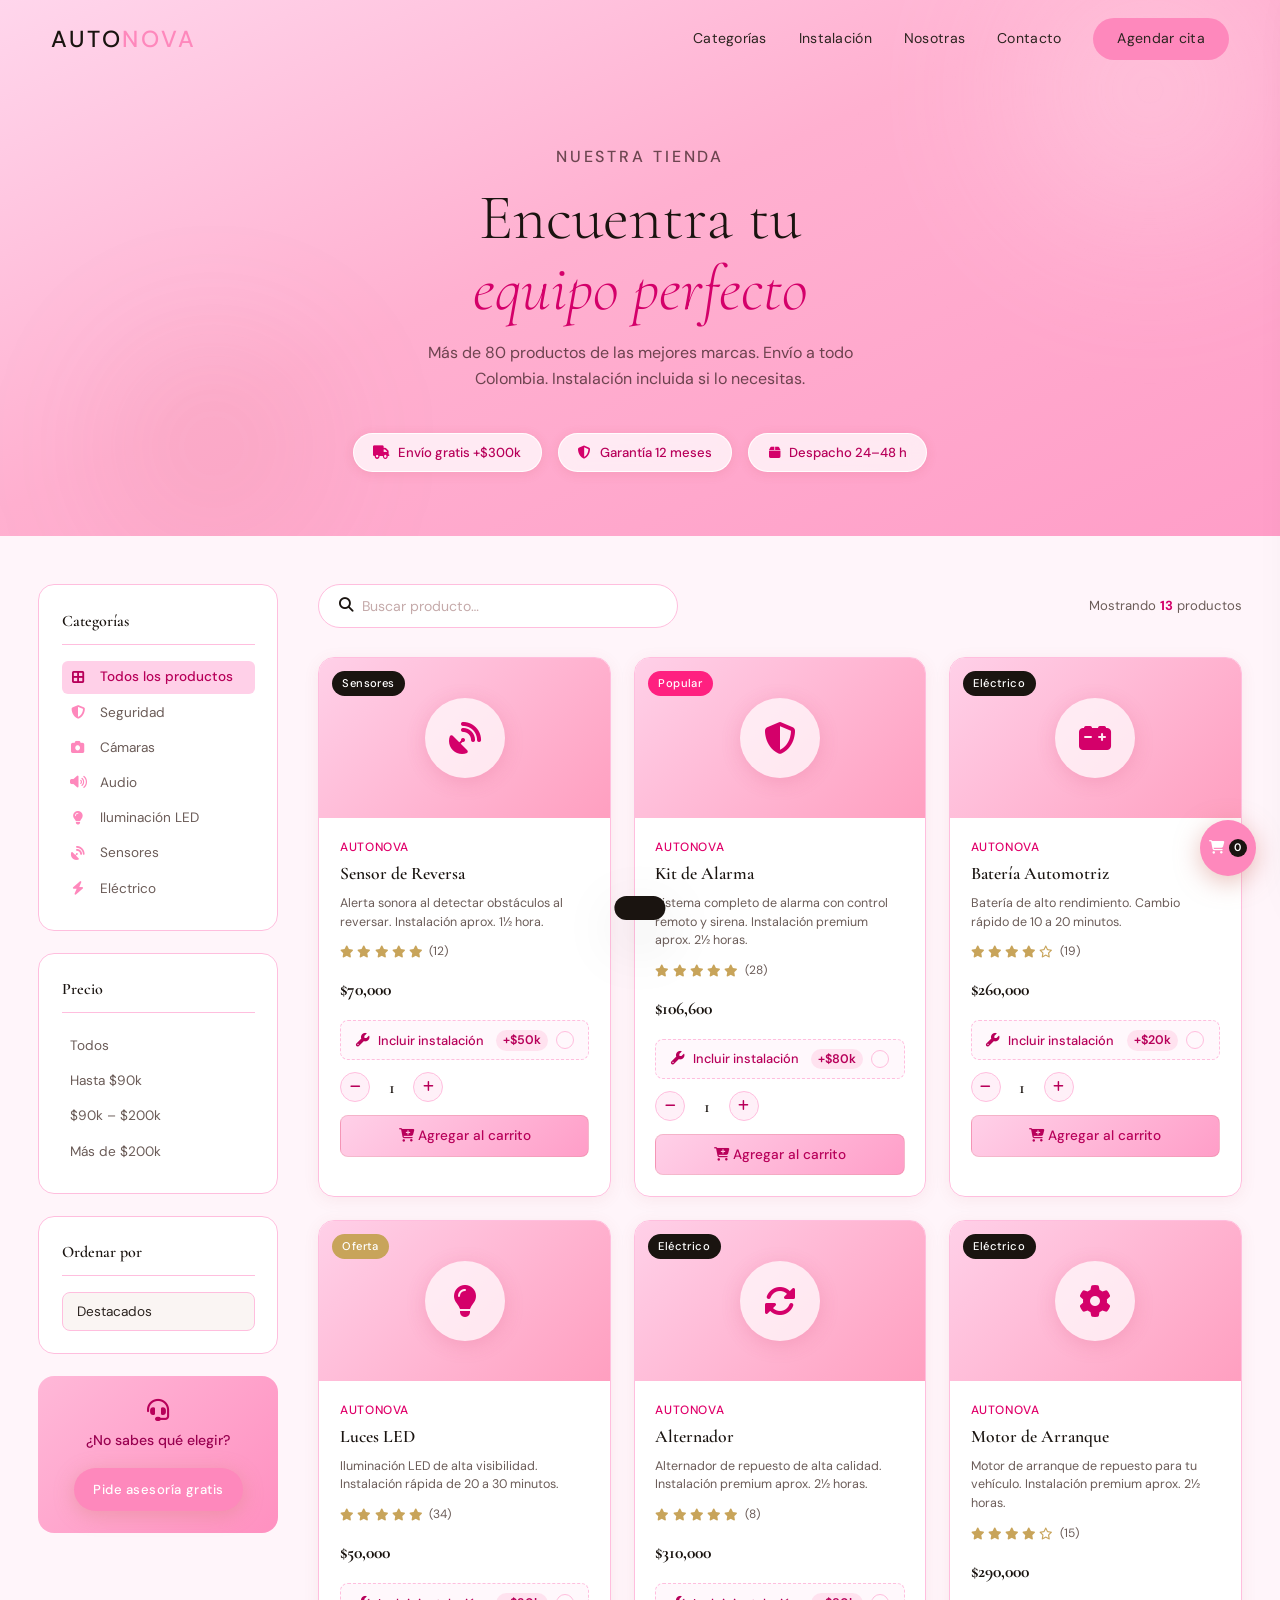
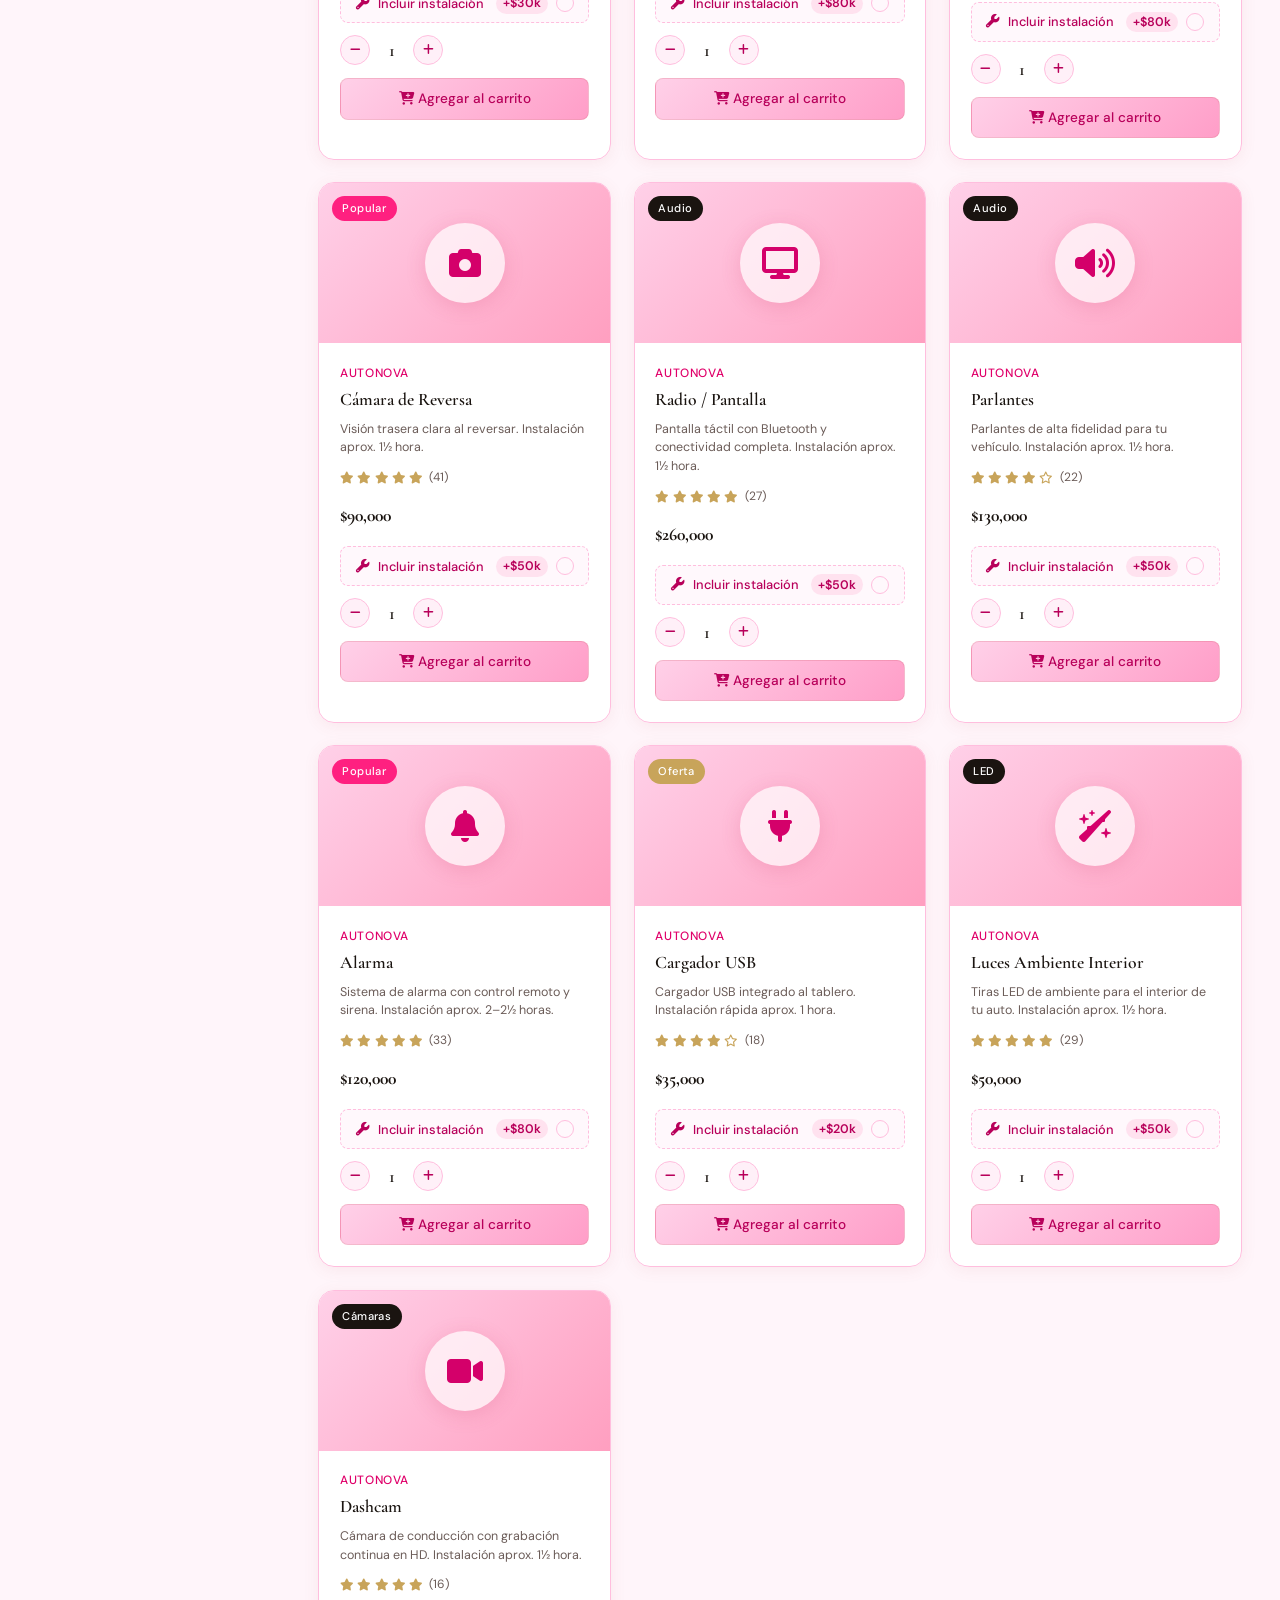
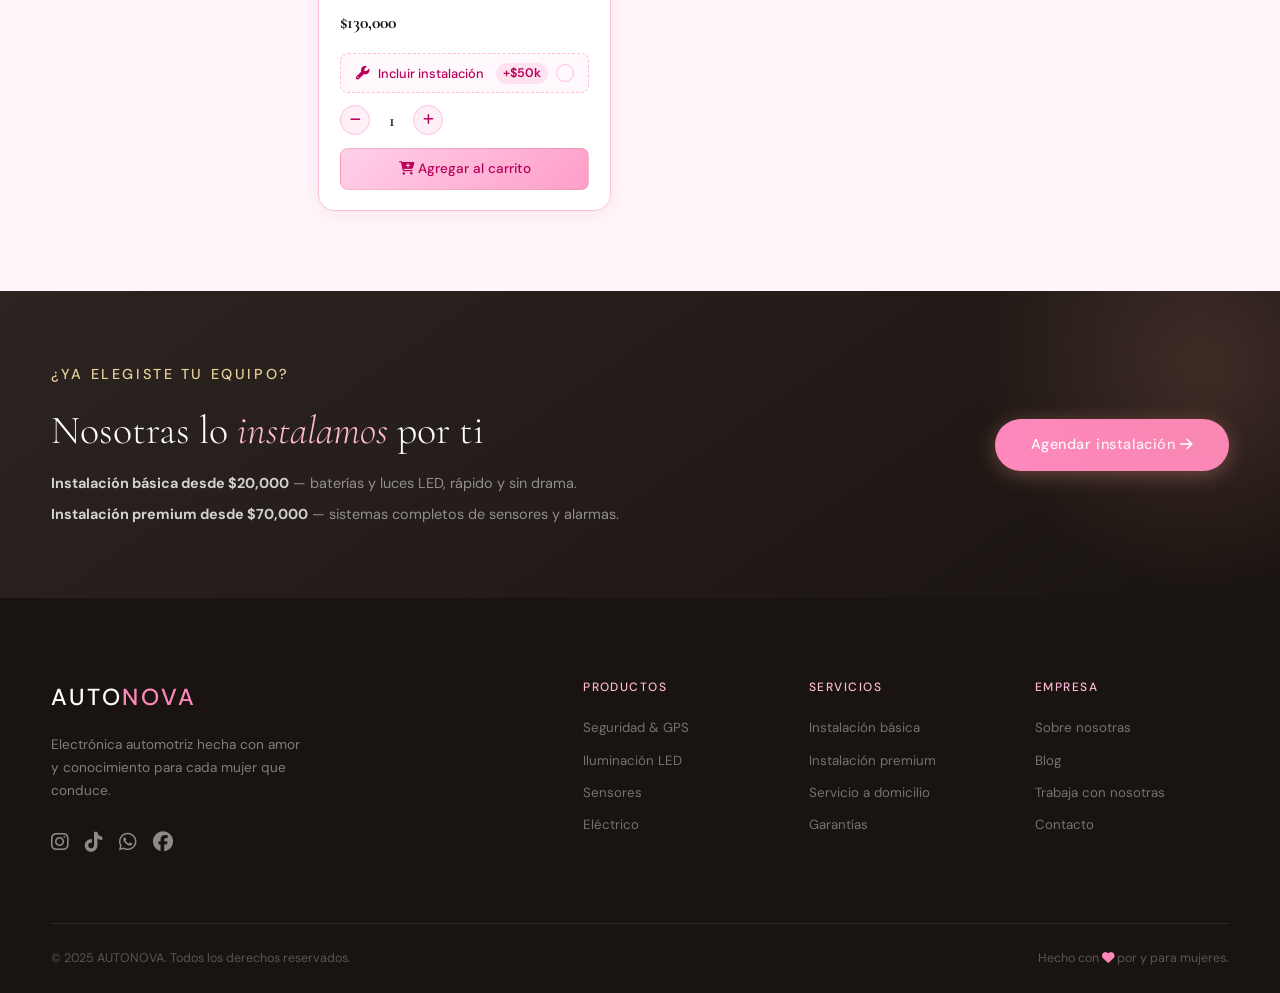
==== commit c894bc95: "Chages two" ====
--- a/tienda.html
+++ b/tienda.html
@@ -60,29 +60,29 @@
             <input type="radio" name="cat" value="todos" checked />
             <i class="fa-solid fa-border-all"></i> Todos los productos
           </label>
+          <label class="filter-check" data-filter="seguridad">
+            <input type="radio" name="cat" value="seguridad" />
+            <i class="fa-solid fa-shield-halved"></i> Seguridad
+          </label>
+          <label class="filter-check" data-filter="camaras">
+            <input type="radio" name="cat" value="camaras" />
+            <i class="fa-solid fa-camera"></i> Cámaras
+          </label>
           <label class="filter-check" data-filter="audio">
             <input type="radio" name="cat" value="audio" />
-            <i class="fa-solid fa-volume-high"></i> Audio & Sonido
-          </label>
-          <label class="filter-check" data-filter="seguridad">
-            <input type="radio" name="cat" value="seguridad" />
-            <i class="fa-solid fa-shield-halved"></i> Seguridad & GPS
+            <i class="fa-solid fa-volume-high"></i> Audio
           </label>
           <label class="filter-check" data-filter="luces">
             <input type="radio" name="cat" value="luces" />
             <i class="fa-solid fa-lightbulb"></i> Iluminación LED
           </label>
-          <label class="filter-check" data-filter="conectividad">
-            <input type="radio" name="cat" value="conectividad" />
-            <i class="fa-solid fa-mobile-screen-button"></i> Conectividad
-          </label>
           <label class="filter-check" data-filter="sensores">
             <input type="radio" name="cat" value="sensores" />
             <i class="fa-solid fa-satellite-dish"></i> Sensores
           </label>
-          <label class="filter-check" data-filter="carga">
-            <input type="radio" name="cat" value="carga" />
-            <i class="fa-solid fa-bolt"></i> Carga & Eléctrico
+          <label class="filter-check" data-filter="electrico">
+            <input type="radio" name="cat" value="electrico" />
+            <i class="fa-solid fa-bolt"></i> Eléctrico
           </label>
         </div>
 
@@ -92,13 +92,13 @@
             <input type="radio" name="precio" value="all" checked /> Todos
           </label>
           <label class="filter-check" data-price="low">
-            <input type="radio" name="precio" value="low" /> Hasta $500k
+            <input type="radio" name="precio" value="low" /> Hasta $90k
           </label>
           <label class="filter-check" data-price="mid">
-            <input type="radio" name="precio" value="mid" /> $500k – $1.5M
+            <input type="radio" name="precio" value="mid" /> $90k – $200k
           </label>
           <label class="filter-check" data-price="high">
-            <input type="radio" name="precio" value="high" /> Más de $1.5M
+            <input type="radio" name="precio" value="high" /> Más de $200k
           </label>
         </div>
 
@@ -134,30 +134,495 @@
         <!-- PRODUCTOS GRID -->
         <div class="products-grid" id="productsGrid">
 
-          <!-- PRODUCTO PRUEBA -->
-          <div class="product-card" data-category="audio" data-price="50000" data-rating="5"
-               data-id="prueba" data-name="Producto Prueba" data-unit="50000" data-icon="fa-solid fa-flask">
-            <div class="product-img">
-              <div class="product-icon-wrap"><i class="fa-solid fa-flask"></i></div>
-              <div class="product-tag">Prueba</div>
-            </div>
-            <div class="product-info">
-              <p class="product-brand">AUTONOVA</p>
-              <h4>Producto Prueba</h4>
+        <!-- SENSOR DE REVERSA -->
+          <div class="product-card" data-category="sensores" data-price="70000" data-rating="5"
+               data-id="sensor-reversa" data-install="50000" data-name="Sensor de Reversa" data-unit="70000" data-icon="fa-solid fa-satellite-dish">
+            <div class="product-img">
+              <div class="product-icon-wrap"><i class="fa-solid fa-satellite-dish"></i></div>
+              <div class="product-tag">Sensores</div>
+            </div>
+            <div class="product-info">
+              <p class="product-brand">AUTONOVA</p>
+              <h4>Sensor de Reversa</h4>
+              <p class="product-desc">Alerta sonora al detectar obstáculos al reversar. Instalación aprox. 1½ hora. </p>
               <div class="product-stars">
                 <i class="fa-solid fa-star"></i><i class="fa-solid fa-star"></i><i class="fa-solid fa-star"></i>
                 <i class="fa-solid fa-star"></i><i class="fa-solid fa-star"></i>
-                <span>(1)</span>
+                <span>(12)</span>
+              </div>
+              <div class="product-price">
+                <strong>$70,000</strong>
+              </div>
+              <div class="install-toggle" id="install-wrap-sensor-reversa">
+                <button class="install-btn" id="install-btn-sensor-reversa" onclick="toggleInstall('sensor-reversa')">
+                  <span class="install-btn-icon"><i class="fa-solid fa-wrench"></i></span>
+                  <span class="install-btn-label">Incluir instalación</span>
+                  <span class="install-btn-price">+$50k</span>
+                  <span class="install-btn-check"><i class="fa-solid fa-check"></i></span>
+                </button>
+              </div>
+              <div class="qty-control">
+                <button class="qty-btn" onclick="changeQty('sensor-reversa',-1)"><i class="fa-solid fa-minus"></i></button>
+                <span class="qty-value" id="qty-sensor-reversa">1</span>
+                <button class="qty-btn" onclick="changeQty('sensor-reversa',1)"><i class="fa-solid fa-plus"></i></button>
+              </div>
+              <button class="btn-add" onclick="addToCartFull('sensor-reversa')">
+                <i class="fa-solid fa-cart-plus"></i> Agregar al carrito
+              </button>
+            </div>
+          </div>
+
+          <!-- KIT DE ALARMA -->
+          <div class="product-card" data-category="seguridad" data-price="106600" data-rating="5"
+               data-id="kit-alarma" data-install="80000" data-name="Kit de Alarma" data-unit="106600" data-icon="fa-solid fa-shield-halved">
+            <div class="product-img">
+              <div class="product-icon-wrap"><i class="fa-solid fa-shield-halved"></i></div>
+              <div class="product-tag tag-hot">Popular</div>
+            </div>
+            <div class="product-info">
+              <p class="product-brand">AUTONOVA</p>
+              <h4>Kit de Alarma</h4>
+              <p class="product-desc">Sistema completo de alarma con control remoto y sirena. Instalación premium aprox. 2½ horas. </p>
+              <div class="product-stars">
+                <i class="fa-solid fa-star"></i><i class="fa-solid fa-star"></i><i class="fa-solid fa-star"></i>
+                <i class="fa-solid fa-star"></i><i class="fa-solid fa-star"></i>
+                <span>(28)</span>
+              </div>
+              <div class="product-price">
+                <strong>$106,600</strong>
+              </div>
+              <div class="install-toggle" id="install-wrap-kit-alarma">
+                <button class="install-btn" id="install-btn-kit-alarma" onclick="toggleInstall('kit-alarma')">
+                  <span class="install-btn-icon"><i class="fa-solid fa-wrench"></i></span>
+                  <span class="install-btn-label">Incluir instalación</span>
+                  <span class="install-btn-price">+$80k</span>
+                  <span class="install-btn-check"><i class="fa-solid fa-check"></i></span>
+                </button>
+              </div>
+              <div class="qty-control">
+                <button class="qty-btn" onclick="changeQty('kit-alarma',-1)"><i class="fa-solid fa-minus"></i></button>
+                <span class="qty-value" id="qty-kit-alarma">1</span>
+                <button class="qty-btn" onclick="changeQty('kit-alarma',1)"><i class="fa-solid fa-plus"></i></button>
+              </div>
+              <button class="btn-add" onclick="addToCartFull('kit-alarma')">
+                <i class="fa-solid fa-cart-plus"></i> Agregar al carrito
+              </button>
+            </div>
+          </div>
+
+          <!-- BATERÍA -->
+          <div class="product-card" data-category="electrico" data-price="260000" data-rating="4"
+               data-id="bateria" data-install="20000" data-name="Batería Automotriz" data-unit="260000" data-icon="fa-solid fa-car-battery">
+            <div class="product-img">
+              <div class="product-icon-wrap"><i class="fa-solid fa-car-battery"></i></div>
+              <div class="product-tag">Eléctrico</div>
+            </div>
+            <div class="product-info">
+              <p class="product-brand">AUTONOVA</p>
+              <h4>Batería Automotriz</h4>
+              <p class="product-desc">Batería de alto rendimiento. Cambio rápido de 10 a 20 minutos. </p>
+              <div class="product-stars">
+                <i class="fa-solid fa-star"></i><i class="fa-solid fa-star"></i><i class="fa-solid fa-star"></i>
+                <i class="fa-solid fa-star"></i><i class="fa-regular fa-star"></i>
+                <span>(19)</span>
+              </div>
+              <div class="product-price">
+                <strong>$260,000</strong>
+              </div>
+              <div class="install-toggle" id="install-wrap-bateria">
+                <button class="install-btn" id="install-btn-bateria" onclick="toggleInstall('bateria')">
+                  <span class="install-btn-icon"><i class="fa-solid fa-wrench"></i></span>
+                  <span class="install-btn-label">Incluir instalación</span>
+                  <span class="install-btn-price">+$20k</span>
+                  <span class="install-btn-check"><i class="fa-solid fa-check"></i></span>
+                </button>
+              </div>
+              <div class="qty-control">
+                <button class="qty-btn" onclick="changeQty('bateria',-1)"><i class="fa-solid fa-minus"></i></button>
+                <span class="qty-value" id="qty-bateria">1</span>
+                <button class="qty-btn" onclick="changeQty('bateria',1)"><i class="fa-solid fa-plus"></i></button>
+              </div>
+              <button class="btn-add" onclick="addToCartFull('bateria')">
+                <i class="fa-solid fa-cart-plus"></i> Agregar al carrito
+              </button>
+            </div>
+          </div>
+
+          <!-- LUCES LED -->
+          <div class="product-card" data-category="luces" data-price="50000" data-rating="5"
+               data-id="luces-led" data-install="30000" data-name="Luces LED" data-unit="50000" data-icon="fa-solid fa-lightbulb">
+            <div class="product-img">
+              <div class="product-icon-wrap"><i class="fa-solid fa-lightbulb"></i></div>
+              <div class="product-tag tag-promo">Oferta</div>
+            </div>
+            <div class="product-info">
+              <p class="product-brand">AUTONOVA</p>
+              <h4>Luces LED</h4>
+              <p class="product-desc">Iluminación LED de alta visibilidad. Instalación rápida de 20 a 30 minutos. </p>
+              <div class="product-stars">
+                <i class="fa-solid fa-star"></i><i class="fa-solid fa-star"></i><i class="fa-solid fa-star"></i>
+                <i class="fa-solid fa-star"></i><i class="fa-solid fa-star"></i>
+                <span>(34)</span>
               </div>
               <div class="product-price">
                 <strong>$50,000</strong>
               </div>
-              <div class="qty-control">
-                <button class="qty-btn" onclick="changeQty('prueba',-1)"><i class="fa-solid fa-minus"></i></button>
-                <span class="qty-value" id="qty-prueba">1</span>
-                <button class="qty-btn" onclick="changeQty('prueba',1)"><i class="fa-solid fa-plus"></i></button>
-              </div>
-              <button class="btn-add" onclick="addToCartFull('prueba')">
+              <div class="install-toggle" id="install-wrap-luces-led">
+                <button class="install-btn" id="install-btn-luces-led" onclick="toggleInstall('luces-led')">
+                  <span class="install-btn-icon"><i class="fa-solid fa-wrench"></i></span>
+                  <span class="install-btn-label">Incluir instalación</span>
+                  <span class="install-btn-price">+$30k</span>
+                  <span class="install-btn-check"><i class="fa-solid fa-check"></i></span>
+                </button>
+              </div>
+              <div class="qty-control">
+                <button class="qty-btn" onclick="changeQty('luces-led',-1)"><i class="fa-solid fa-minus"></i></button>
+                <span class="qty-value" id="qty-luces-led">1</span>
+                <button class="qty-btn" onclick="changeQty('luces-led',1)"><i class="fa-solid fa-plus"></i></button>
+              </div>
+              <button class="btn-add" onclick="addToCartFull('luces-led')">
+                <i class="fa-solid fa-cart-plus"></i> Agregar al carrito
+              </button>
+            </div>
+          </div>
+
+          <!-- ALTERNADOR -->
+          <div class="product-card" data-category="electrico" data-price="310000" data-rating="5"
+               data-id="alternador" data-install="80000" data-name="Alternador" data-unit="310000" data-icon="fa-solid fa-rotate">
+            <div class="product-img">
+              <div class="product-icon-wrap"><i class="fa-solid fa-rotate"></i></div>
+              <div class="product-tag">Eléctrico</div>
+            </div>
+            <div class="product-info">
+              <p class="product-brand">AUTONOVA</p>
+              <h4>Alternador</h4>
+              <p class="product-desc">Alternador de repuesto de alta calidad. Instalación premium aprox. 2½ horas. </p>
+              <div class="product-stars">
+                <i class="fa-solid fa-star"></i><i class="fa-solid fa-star"></i><i class="fa-solid fa-star"></i>
+                <i class="fa-solid fa-star"></i><i class="fa-solid fa-star"></i>
+                <span>(8)</span>
+              </div>
+              <div class="product-price">
+                <strong>$310,000</strong>
+              </div>
+              <div class="install-toggle" id="install-wrap-alternador">
+                <button class="install-btn" id="install-btn-alternador" onclick="toggleInstall('alternador')">
+                  <span class="install-btn-icon"><i class="fa-solid fa-wrench"></i></span>
+                  <span class="install-btn-label">Incluir instalación</span>
+                  <span class="install-btn-price">+$80k</span>
+                  <span class="install-btn-check"><i class="fa-solid fa-check"></i></span>
+                </button>
+              </div>
+              <div class="qty-control">
+                <button class="qty-btn" onclick="changeQty('alternador',-1)"><i class="fa-solid fa-minus"></i></button>
+                <span class="qty-value" id="qty-alternador">1</span>
+                <button class="qty-btn" onclick="changeQty('alternador',1)"><i class="fa-solid fa-plus"></i></button>
+              </div>
+              <button class="btn-add" onclick="addToCartFull('alternador')">
+                <i class="fa-solid fa-cart-plus"></i> Agregar al carrito
+              </button>
+            </div>
+          </div>
+
+          <!-- MOTOR DE ARRANQUE -->
+          <div class="product-card" data-category="electrico" data-price="290000" data-rating="4"
+               data-id="motor-arranque" data-install="80000" data-name="Motor de Arranque" data-unit="290000" data-icon="fa-solid fa-gear">
+            <div class="product-img">
+              <div class="product-icon-wrap"><i class="fa-solid fa-gear"></i></div>
+              <div class="product-tag">Eléctrico</div>
+            </div>
+            <div class="product-info">
+              <p class="product-brand">AUTONOVA</p>
+              <h4>Motor de Arranque</h4>
+              <p class="product-desc">Motor de arranque de repuesto para tu vehículo. Instalación premium aprox. 2½ horas. </p>
+              <div class="product-stars">
+                <i class="fa-solid fa-star"></i><i class="fa-solid fa-star"></i><i class="fa-solid fa-star"></i>
+                <i class="fa-solid fa-star"></i><i class="fa-regular fa-star"></i>
+                <span>(15)</span>
+              </div>
+              <div class="product-price">
+                <strong>$290,000</strong>
+              </div>
+              <div class="install-toggle" id="install-wrap-motor-arranque">
+                <button class="install-btn" id="install-btn-motor-arranque" onclick="toggleInstall('motor-arranque')">
+                  <span class="install-btn-icon"><i class="fa-solid fa-wrench"></i></span>
+                  <span class="install-btn-label">Incluir instalación</span>
+                  <span class="install-btn-price">+$80k</span>
+                  <span class="install-btn-check"><i class="fa-solid fa-check"></i></span>
+                </button>
+              </div>
+              <div class="qty-control">
+                <button class="qty-btn" onclick="changeQty('motor-arranque',-1)"><i class="fa-solid fa-minus"></i></button>
+                <span class="qty-value" id="qty-motor-arranque">1</span>
+                <button class="qty-btn" onclick="changeQty('motor-arranque',1)"><i class="fa-solid fa-plus"></i></button>
+              </div>
+              <button class="btn-add" onclick="addToCartFull('motor-arranque')">
+                <i class="fa-solid fa-cart-plus"></i> Agregar al carrito
+              </button>
+            </div>
+          </div>
+
+          <!-- CÁMARA DE REVERSA -->
+          <div class="product-card" data-category="camaras" data-price="90000" data-rating="5"
+               data-id="camara-reversa" data-install="50000" data-name="Cámara de Reversa" data-unit="90000" data-icon="fa-solid fa-camera">
+            <div class="product-img">
+              <div class="product-icon-wrap"><i class="fa-solid fa-camera"></i></div>
+              <div class="product-tag tag-hot">Popular</div>
+            </div>
+            <div class="product-info">
+              <p class="product-brand">AUTONOVA</p>
+              <h4>Cámara de Reversa</h4>
+              <p class="product-desc">Visión trasera clara al reversar. Instalación aprox. 1½ hora. </p>
+              <div class="product-stars">
+                <i class="fa-solid fa-star"></i><i class="fa-solid fa-star"></i><i class="fa-solid fa-star"></i>
+                <i class="fa-solid fa-star"></i><i class="fa-solid fa-star"></i>
+                <span>(41)</span>
+              </div>
+              <div class="product-price">
+                <strong>$90,000</strong>
+              </div>
+              <div class="install-toggle" id="install-wrap-camara-reversa">
+                <button class="install-btn" id="install-btn-camara-reversa" onclick="toggleInstall('camara-reversa')">
+                  <span class="install-btn-icon"><i class="fa-solid fa-wrench"></i></span>
+                  <span class="install-btn-label">Incluir instalación</span>
+                  <span class="install-btn-price">+$50k</span>
+                  <span class="install-btn-check"><i class="fa-solid fa-check"></i></span>
+                </button>
+              </div>
+              <div class="qty-control">
+                <button class="qty-btn" onclick="changeQty('camara-reversa',-1)"><i class="fa-solid fa-minus"></i></button>
+                <span class="qty-value" id="qty-camara-reversa">1</span>
+                <button class="qty-btn" onclick="changeQty('camara-reversa',1)"><i class="fa-solid fa-plus"></i></button>
+              </div>
+              <button class="btn-add" onclick="addToCartFull('camara-reversa')">
+                <i class="fa-solid fa-cart-plus"></i> Agregar al carrito
+              </button>
+            </div>
+          </div>
+
+          <!-- RADIO / PANTALLA -->
+          <div class="product-card" data-category="audio" data-price="260000" data-rating="5"
+               data-id="radio-pantalla" data-install="50000" data-name="Radio / Pantalla" data-unit="260000" data-icon="fa-solid fa-display">
+            <div class="product-img">
+              <div class="product-icon-wrap"><i class="fa-solid fa-display"></i></div>
+              <div class="product-tag">Audio</div>
+            </div>
+            <div class="product-info">
+              <p class="product-brand">AUTONOVA</p>
+              <h4>Radio / Pantalla</h4>
+              <p class="product-desc">Pantalla táctil con Bluetooth y conectividad completa. Instalación aprox. 1½ hora. </p>
+              <div class="product-stars">
+                <i class="fa-solid fa-star"></i><i class="fa-solid fa-star"></i><i class="fa-solid fa-star"></i>
+                <i class="fa-solid fa-star"></i><i class="fa-solid fa-star"></i>
+                <span>(27)</span>
+              </div>
+              <div class="product-price">
+                <strong>$260,000</strong>
+              </div>
+              <div class="install-toggle" id="install-wrap-radio-pantalla">
+                <button class="install-btn" id="install-btn-radio-pantalla" onclick="toggleInstall('radio-pantalla')">
+                  <span class="install-btn-icon"><i class="fa-solid fa-wrench"></i></span>
+                  <span class="install-btn-label">Incluir instalación</span>
+                  <span class="install-btn-price">+$50k</span>
+                  <span class="install-btn-check"><i class="fa-solid fa-check"></i></span>
+                </button>
+              </div>
+              <div class="qty-control">
+                <button class="qty-btn" onclick="changeQty('radio-pantalla',-1)"><i class="fa-solid fa-minus"></i></button>
+                <span class="qty-value" id="qty-radio-pantalla">1</span>
+                <button class="qty-btn" onclick="changeQty('radio-pantalla',1)"><i class="fa-solid fa-plus"></i></button>
+              </div>
+              <button class="btn-add" onclick="addToCartFull('radio-pantalla')">
+                <i class="fa-solid fa-cart-plus"></i> Agregar al carrito
+              </button>
+            </div>
+          </div>
+
+          <!-- PARLANTES -->
+          <div class="product-card" data-category="audio" data-price="130000" data-rating="4"
+               data-id="parlantes" data-install="50000" data-name="Parlantes" data-unit="130000" data-icon="fa-solid fa-volume-high">
+            <div class="product-img">
+              <div class="product-icon-wrap"><i class="fa-solid fa-volume-high"></i></div>
+              <div class="product-tag">Audio</div>
+            </div>
+            <div class="product-info">
+              <p class="product-brand">AUTONOVA</p>
+              <h4>Parlantes</h4>
+              <p class="product-desc">Parlantes de alta fidelidad para tu vehículo. Instalación aprox. 1½ hora. </p>
+              <div class="product-stars">
+                <i class="fa-solid fa-star"></i><i class="fa-solid fa-star"></i><i class="fa-solid fa-star"></i>
+                <i class="fa-solid fa-star"></i><i class="fa-regular fa-star"></i>
+                <span>(22)</span>
+              </div>
+              <div class="product-price">
+                <strong>$130,000</strong>
+              </div>
+              <div class="install-toggle" id="install-wrap-parlantes">
+                <button class="install-btn" id="install-btn-parlantes" onclick="toggleInstall('parlantes')">
+                  <span class="install-btn-icon"><i class="fa-solid fa-wrench"></i></span>
+                  <span class="install-btn-label">Incluir instalación</span>
+                  <span class="install-btn-price">+$50k</span>
+                  <span class="install-btn-check"><i class="fa-solid fa-check"></i></span>
+                </button>
+              </div>
+              <div class="qty-control">
+                <button class="qty-btn" onclick="changeQty('parlantes',-1)"><i class="fa-solid fa-minus"></i></button>
+                <span class="qty-value" id="qty-parlantes">1</span>
+                <button class="qty-btn" onclick="changeQty('parlantes',1)"><i class="fa-solid fa-plus"></i></button>
+              </div>
+              <button class="btn-add" onclick="addToCartFull('parlantes')">
+                <i class="fa-solid fa-cart-plus"></i> Agregar al carrito
+              </button>
+            </div>
+          </div>
+
+          <!-- ALARMA (nuevo) -->
+          <div class="product-card" data-category="seguridad" data-price="120000" data-rating="5"
+               data-id="alarma" data-install="80000" data-name="Alarma" data-unit="120000" data-icon="fa-solid fa-bell">
+            <div class="product-img">
+              <div class="product-icon-wrap"><i class="fa-solid fa-bell"></i></div>
+              <div class="product-tag tag-hot">Popular</div>
+            </div>
+            <div class="product-info">
+              <p class="product-brand">AUTONOVA</p>
+              <h4>Alarma</h4>
+              <p class="product-desc">Sistema de alarma con control remoto y sirena. Instalación aprox. 2–2½ horas. </p>
+              <div class="product-stars">
+                <i class="fa-solid fa-star"></i><i class="fa-solid fa-star"></i><i class="fa-solid fa-star"></i>
+                <i class="fa-solid fa-star"></i><i class="fa-solid fa-star"></i>
+                <span>(33)</span>
+              </div>
+              <div class="product-price">
+                <strong>$120,000</strong>
+              </div>
+              <div class="install-toggle" id="install-wrap-alarma">
+                <button class="install-btn" id="install-btn-alarma" onclick="toggleInstall('alarma')">
+                  <span class="install-btn-icon"><i class="fa-solid fa-wrench"></i></span>
+                  <span class="install-btn-label">Incluir instalación</span>
+                  <span class="install-btn-price">+$80k</span>
+                  <span class="install-btn-check"><i class="fa-solid fa-check"></i></span>
+                </button>
+              </div>
+              <div class="qty-control">
+                <button class="qty-btn" onclick="changeQty('alarma',-1)"><i class="fa-solid fa-minus"></i></button>
+                <span class="qty-value" id="qty-alarma">1</span>
+                <button class="qty-btn" onclick="changeQty('alarma',1)"><i class="fa-solid fa-plus"></i></button>
+              </div>
+              <button class="btn-add" onclick="addToCartFull('alarma')">
+                <i class="fa-solid fa-cart-plus"></i> Agregar al carrito
+              </button>
+            </div>
+          </div>
+
+          <!-- CARGADOR USB -->
+          <div class="product-card" data-category="electrico" data-price="35000" data-rating="4"
+               data-id="cargador-usb" data-install="20000" data-name="Cargador USB" data-unit="35000" data-icon="fa-solid fa-plug">
+            <div class="product-img">
+              <div class="product-icon-wrap"><i class="fa-solid fa-plug"></i></div>
+              <div class="product-tag tag-promo">Oferta</div>
+            </div>
+            <div class="product-info">
+              <p class="product-brand">AUTONOVA</p>
+              <h4>Cargador USB</h4>
+              <p class="product-desc">Cargador USB integrado al tablero. Instalación rápida aprox. 1 hora. </p>
+              <div class="product-stars">
+                <i class="fa-solid fa-star"></i><i class="fa-solid fa-star"></i><i class="fa-solid fa-star"></i>
+                <i class="fa-solid fa-star"></i><i class="fa-regular fa-star"></i>
+                <span>(18)</span>
+              </div>
+              <div class="product-price">
+                <strong>$35,000</strong>
+              </div>
+              <div class="install-toggle" id="install-wrap-cargador-usb">
+                <button class="install-btn" id="install-btn-cargador-usb" onclick="toggleInstall('cargador-usb')">
+                  <span class="install-btn-icon"><i class="fa-solid fa-wrench"></i></span>
+                  <span class="install-btn-label">Incluir instalación</span>
+                  <span class="install-btn-price">+$20k</span>
+                  <span class="install-btn-check"><i class="fa-solid fa-check"></i></span>
+                </button>
+              </div>
+              <div class="qty-control">
+                <button class="qty-btn" onclick="changeQty('cargador-usb',-1)"><i class="fa-solid fa-minus"></i></button>
+                <span class="qty-value" id="qty-cargador-usb">1</span>
+                <button class="qty-btn" onclick="changeQty('cargador-usb',1)"><i class="fa-solid fa-plus"></i></button>
+              </div>
+              <button class="btn-add" onclick="addToCartFull('cargador-usb')">
+                <i class="fa-solid fa-cart-plus"></i> Agregar al carrito
+              </button>
+            </div>
+          </div>
+
+          <!-- LUCES AMBIENTE INTERIOR -->
+          <div class="product-card" data-category="luces" data-price="50000" data-rating="5"
+               data-id="luces-ambiente" data-install="50000" data-name="Luces Ambiente Interior" data-unit="50000" data-icon="fa-solid fa-wand-sparkles">
+            <div class="product-img">
+              <div class="product-icon-wrap"><i class="fa-solid fa-wand-sparkles"></i></div>
+              <div class="product-tag">LED</div>
+            </div>
+            <div class="product-info">
+              <p class="product-brand">AUTONOVA</p>
+              <h4>Luces Ambiente Interior</h4>
+              <p class="product-desc">Tiras LED de ambiente para el interior de tu auto. Instalación aprox. 1½ hora. </p>
+              <div class="product-stars">
+                <i class="fa-solid fa-star"></i><i class="fa-solid fa-star"></i><i class="fa-solid fa-star"></i>
+                <i class="fa-solid fa-star"></i><i class="fa-solid fa-star"></i>
+                <span>(29)</span>
+              </div>
+              <div class="product-price">
+                <strong>$50,000</strong>
+              </div>
+              <div class="install-toggle" id="install-wrap-luces-ambiente">
+                <button class="install-btn" id="install-btn-luces-ambiente" onclick="toggleInstall('luces-ambiente')">
+                  <span class="install-btn-icon"><i class="fa-solid fa-wrench"></i></span>
+                  <span class="install-btn-label">Incluir instalación</span>
+                  <span class="install-btn-price">+$50k</span>
+                  <span class="install-btn-check"><i class="fa-solid fa-check"></i></span>
+                </button>
+              </div>
+              <div class="qty-control">
+                <button class="qty-btn" onclick="changeQty('luces-ambiente',-1)"><i class="fa-solid fa-minus"></i></button>
+                <span class="qty-value" id="qty-luces-ambiente">1</span>
+                <button class="qty-btn" onclick="changeQty('luces-ambiente',1)"><i class="fa-solid fa-plus"></i></button>
+              </div>
+              <button class="btn-add" onclick="addToCartFull('luces-ambiente')">
+                <i class="fa-solid fa-cart-plus"></i> Agregar al carrito
+              </button>
+            </div>
+          </div>
+
+          <!-- DASHCAM -->
+          <div class="product-card" data-category="camaras" data-price="130000" data-rating="5"
+               data-id="dashcam" data-install="50000" data-name="Dashcam" data-unit="130000" data-icon="fa-solid fa-video">
+            <div class="product-img">
+              <div class="product-icon-wrap"><i class="fa-solid fa-video"></i></div>
+              <div class="product-tag">Cámaras</div>
+            </div>
+            <div class="product-info">
+              <p class="product-brand">AUTONOVA</p>
+              <h4>Dashcam</h4>
+              <p class="product-desc">Cámara de conducción con grabación continua en HD. Instalación aprox. 1½ hora. </p>
+              <div class="product-stars">
+                <i class="fa-solid fa-star"></i><i class="fa-solid fa-star"></i><i class="fa-solid fa-star"></i>
+                <i class="fa-solid fa-star"></i><i class="fa-solid fa-star"></i>
+                <span>(16)</span>
+              </div>
+              <div class="product-price">
+                <strong>$130,000</strong>
+              </div>
+              <div class="install-toggle" id="install-wrap-dashcam">
+                <button class="install-btn" id="install-btn-dashcam" onclick="toggleInstall('dashcam')">
+                  <span class="install-btn-icon"><i class="fa-solid fa-wrench"></i></span>
+                  <span class="install-btn-label">Incluir instalación</span>
+                  <span class="install-btn-price">+$50k</span>
+                  <span class="install-btn-check"><i class="fa-solid fa-check"></i></span>
+                </button>
+              </div>
+              <div class="qty-control">
+                <button class="qty-btn" onclick="changeQty('dashcam',-1)"><i class="fa-solid fa-minus"></i></button>
+                <span class="qty-value" id="qty-dashcam">1</span>
+                <button class="qty-btn" onclick="changeQty('dashcam',1)"><i class="fa-solid fa-plus"></i></button>
+              </div>
+              <button class="btn-add" onclick="addToCartFull('dashcam')">
                 <i class="fa-solid fa-cart-plus"></i> Agregar al carrito
               </button>
             </div>
@@ -182,7 +647,8 @@
       <div>
         <p class="eyebrow" style="color:var(--gold-light)">¿Ya elegiste tu equipo?</p>
         <h2>Nosotras lo <em>instalamos</em> por ti</h2>
-        <p>Agenda tu cita de instalación y listo. Sin complicaciones.</p>
+        <p><strong style="color:rgba(255,255,255,.8)">Instalación básica desde $20,000</strong> — baterías y luces LED, rápido y sin drama.</p>
+        <p style="margin-top:.4rem"><strong style="color:rgba(255,255,255,.8)">Instalación premium desde $70,000</strong> — sistemas completos de sensores y alarmas.</p>
       </div>
       <a href="index.html#contacto" class="btn-primary">Agendar instalación <i class="fa-solid fa-arrow-right"></i></a>
     </div>
@@ -204,10 +670,10 @@
       <div class="footer-links">
         <div class="footer-col">
           <h5>Productos</h5>
-          <a href="#">Audio & Sonido</a>
           <a href="#">Seguridad & GPS</a>
           <a href="#">Iluminación LED</a>
-          <a href="#">Conectividad</a>
+          <a href="#">Sensores</a>
+          <a href="#">Eléctrico</a>
         </div>
         <div class="footer-col">
           <h5>Servicios</h5>
--- a/tienda.css
+++ b/tienda.css
@@ -770,3 +770,124 @@
   color: #D4006A;
   flex-shrink: 0;
 }
+
+/* ── Product description & install badge ── */
+.product-desc {
+  font-size: .78rem;
+  color: var(--mid);
+  line-height: 1.5;
+  margin-bottom: .7rem;
+}
+.install-badge {
+  display: inline-block;
+  margin-top: .3rem;
+  background: #FFF0F8;
+  border: 1px solid #FFBEDE;
+  border-radius: 20px;
+  padding: .15rem .6rem;
+  font-size: .72rem;
+  color: #B8005A;
+  font-weight: 500;
+}
+.install-badge i { margin-right: .25rem; font-size: .65rem; }
+
+/* ════════════════════════════════
+   INSTALL TOGGLE BUTTON
+════════════════════════════════ */
+.install-toggle {
+  margin-bottom: .75rem;
+}
+
+.install-btn {
+  width: 100%;
+  display: flex;
+  align-items: center;
+  gap: .5rem;
+  padding: .55rem .9rem;
+  border: 1.5px dashed #FFBEDE;
+  border-radius: 8px;
+  background: #FFF8FC;
+  cursor: pointer;
+  font-family: var(--font-body);
+  font-size: .8rem;
+  color: #B8005A;
+  transition: all .22s ease;
+  text-align: left;
+  position: relative;
+  overflow: hidden;
+}
+
+.install-btn::before {
+  content: '';
+  position: absolute;
+  inset: 0;
+  background: linear-gradient(135deg, #FFD0E8, #FF9EC8);
+  opacity: 0;
+  transition: opacity .22s ease;
+}
+
+.install-btn:hover {
+  border-color: #FE88BC;
+  border-style: solid;
+  box-shadow: 0 2px 10px rgba(254,136,188,.2);
+}
+
+.install-btn.active {
+  border-color: #FF4090;
+  border-style: solid;
+  background: linear-gradient(135deg, #FFD0E8, #FFADD8);
+  color: #8B003E;
+  box-shadow: 0 3px 14px rgba(255,64,144,.2);
+}
+
+.install-btn-icon {
+  font-size: .85rem;
+  flex-shrink: 0;
+  position: relative;
+  z-index: 1;
+}
+
+.install-btn-label {
+  flex: 1;
+  font-weight: 500;
+  position: relative;
+  z-index: 1;
+}
+
+.install-btn-price {
+  font-weight: 600;
+  font-size: .78rem;
+  background: rgba(255,64,144,.12);
+  padding: .15rem .45rem;
+  border-radius: 20px;
+  position: relative;
+  z-index: 1;
+  transition: background .22s;
+}
+
+.install-btn.active .install-btn-price {
+  background: rgba(255,255,255,.4);
+}
+
+.install-btn-check {
+  font-size: .75rem;
+  width: 18px;
+  height: 18px;
+  border-radius: 50%;
+  border: 1.5px solid #FFBEDE;
+  display: flex;
+  align-items: center;
+  justify-content: center;
+  flex-shrink: 0;
+  color: transparent;
+  background: transparent;
+  transition: all .22s ease;
+  position: relative;
+  z-index: 1;
+}
+
+.install-btn.active .install-btn-check {
+  background: #FF4090;
+  border-color: #FF4090;
+  color: #fff;
+}
